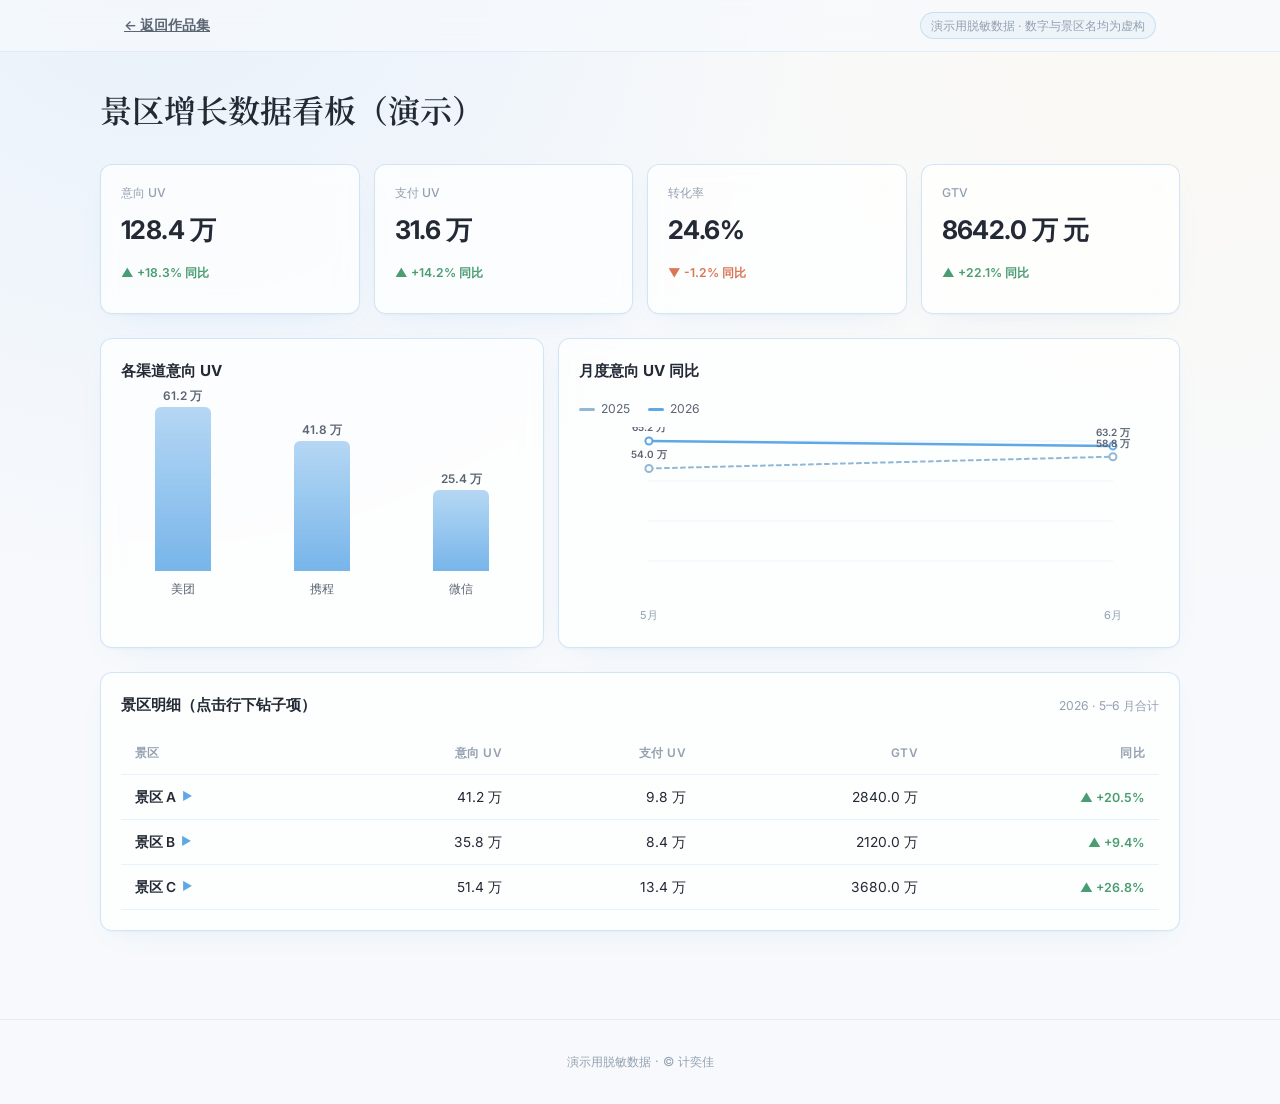
==== dashboard.html @ 8376a04f "新增脱敏演示看板 dashboard.html - 原生 HTML/CSS/SVG，无外部图表库 - 模拟数据（景区A/B/C、虚构UV/GTV），不含真实信息 - KPI卡片 + 渠道柱状图 + 月" ====
<!DOCTYPE html>
<html lang="zh-CN">
  <head>
    <meta charset="UTF-8" />
    <meta name="viewport" content="width=device-width, initial-scale=1.0" />
    <title>景区增长数据看板（演示） · 计奕佳</title>
    <meta
      name="description"
      content="脱敏演示看板 — 展示看板形态与搭建能力，数据均为虚构。"
    />
    <link rel="preconnect" href="https://fonts.googleapis.com" />
    <link rel="preconnect" href="https://fonts.gstatic.com" crossorigin />
    <link
      href="https://fonts.googleapis.com/css2?family=Inter:wght@400;500;600;700&family=Noto+Serif+SC:wght@400;500;600;700&display=swap"
      rel="stylesheet"
    />
    <link rel="stylesheet" href="css/dashboard.css" />
  </head>
  <body>
    <header class="dash-header">
      <div class="dash-header__inner">
        <a class="dash-back" href="index.html#projects">← 返回作品集</a>
        <p class="dash-note" data-dash="note"></p>
      </div>
    </header>

    <main class="dash-main">
      <div class="dash-main__inner">
        <h1 class="dash-title" data-dash="title"></h1>

        <!-- KPI -->
        <section class="kpi-grid" aria-label="核心指标" data-dash="kpi"></section>

        <!-- 渠道对比 + 趋势 -->
        <section class="charts">
          <div class="chart-card">
            <h2 class="chart-card__title">各渠道意向 UV</h2>
            <div class="chart-card__body" id="chart-channel"></div>
          </div>
          <div class="chart-card">
            <h2 class="chart-card__title">月度意向 UV 同比</h2>
            <div class="chart-card__body" id="chart-trend"></div>
          </div>
        </section>

        <!-- 景区表格（可下钻） -->
        <section class="chart-card chart-card--table">
          <div class="chart-card__head">
            <h2 class="chart-card__title">景区明细（点击行下钻子项）</h2>
            <span class="chart-card__hint">2026 · 5–6 月合计</span>
          </div>
          <div class="chart-card__body" id="scenic-table"></div>
        </section>
      </div>
    </main>

    <footer class="dash-footer">
      <p>演示用脱敏数据 · © 计奕佳</p>
    </footer>

    <script src="data/dashboard-data.js"></script>
    <script src="js/dashboard.js"></script>
  </body>
</html>
---- css/dashboard.css ----
/* ============================================================
   看板样式 — 复用作品集的乳白浅底 + 浅蓝荧光描边语言
   ============================================================ */
:root {
  --bg: #f7f9fc;
  --bg-elev: rgba(255, 255, 255, 0.72);
  --bg-elev-solid: #ffffff;
  --ink: #232a35;
  --ink-soft: #5b6573;
  --ink-mute: #93a0b0;
  --neon: #5fa8e6;
  --neon-rgb: 95, 168, 230;
  --neon-line: rgba(var(--neon-rgb), 0.28);
  --neon-line-soft: rgba(var(--neon-rgb), 0.14);
  --neon-line-strong: rgba(var(--neon-rgb), 0.6);
  --neon-tint: rgba(var(--neon-rgb), 0.06);
  --shadow-card: 0 1px 2px rgba(35, 42, 53, 0.03),
    0 10px 30px -18px rgba(var(--neon-rgb), 0.22);
  --font-sans: "Inter", -apple-system, BlinkMacSystemFont, "PingFang SC",
    "Hiragino Sans GB", "Microsoft YaHei", sans-serif;
  --font-serif: "Noto Serif SC", "Songti SC", serif;
  --ease: cubic-bezier(0.22, 0.61, 0.36, 1);
  --c-up: #4a9d72;
  --c-down: #d97757;
}

*,
*::before,
*::after {
  box-sizing: border-box;
}

html {
  -webkit-text-size-adjust: 100%;
}

body {
  margin: 0;
  background: var(--bg);
  background-image: radial-gradient(
      circle at 12% -8%,
      rgba(var(--neon-rgb), 0.1),
      transparent 45%
    ),
    radial-gradient(circle at 92% 2%, rgba(255, 248, 235, 0.5), transparent 42%);
  background-attachment: fixed;
  color: var(--ink);
  font-family: var(--font-sans);
  font-size: 15px;
  line-height: 1.6;
  -webkit-font-smoothing: antialiased;
}

/* ---- 顶部 ---- */
.dash-header {
  position: sticky;
  top: 0;
  z-index: 50;
  background: rgba(247, 249, 252, 0.7);
  backdrop-filter: blur(12px);
  -webkit-backdrop-filter: blur(12px);
  border-bottom: 1px solid var(--neon-line-soft);
}

.dash-header__inner {
  max-width: 1080px;
  margin: 0 auto;
  padding: 12px 24px;
  display: flex;
  align-items: center;
  justify-content: space-between;
  gap: 16px;
}

.dash-back {
  font-size: 0.85rem;
  font-weight: 600;
  color: var(--ink-soft);
  transition: color 0.2s var(--ease);
}

.dash-back:hover {
  color: var(--neon);
}

.dash-note {
  margin: 0;
  font-size: 0.76rem;
  color: var(--ink-mute);
  padding: 3px 10px;
  border: 1px solid var(--neon-line);
  background: var(--neon-tint);
  border-radius: 999px;
}

/* ---- 主体 ---- */
.dash-main {
  padding: 32px 24px 64px;
}

.dash-main__inner {
  max-width: 1080px;
  margin: 0 auto;
}

.dash-title {
  margin: 0 0 28px;
  font-family: var(--font-serif);
  font-size: clamp(1.5rem, 3vw, 2rem);
  font-weight: 600;
  color: var(--ink);
}

/* ---- KPI ---- */
.kpi-grid {
  display: grid;
  grid-template-columns: repeat(4, 1fr);
  gap: 14px;
  margin-bottom: 24px;
}

.kpi {
  padding: 18px 20px;
  background: var(--bg-elev);
  backdrop-filter: blur(10px);
  -webkit-backdrop-filter: blur(10px);
  border: 1px solid var(--neon-line);
  border-radius: 12px;
  box-shadow: var(--shadow-card);
}

.kpi__label {
  margin: 0 0 8px;
  font-size: 0.76rem;
  color: var(--ink-mute);
  font-weight: 500;
}

.kpi__value {
  margin: 0 0 6px;
  font-size: 1.6rem;
  font-weight: 700;
  letter-spacing: -0.02em;
  color: var(--ink);
}

.kpi__delta {
  font-size: 0.76rem;
  font-weight: 600;
}

.kpi__delta.up {
  color: var(--c-up);
}

.kpi__delta.down {
  color: var(--c-down);
}

/* ---- 图表卡片 ---- */
.charts {
  display: grid;
  grid-template-columns: 1fr 1.4fr;
  gap: 14px;
  margin-bottom: 24px;
}

.chart-card {
  background: var(--bg-elev);
  backdrop-filter: blur(10px);
  -webkit-backdrop-filter: blur(10px);
  border: 1px solid var(--neon-line);
  border-radius: 12px;
  box-shadow: var(--shadow-card);
  padding: 20px;
}

.chart-card--table {
  margin-bottom: 24px;
}

.chart-card__head {
  display: flex;
  align-items: baseline;
  justify-content: space-between;
  margin-bottom: 16px;
  gap: 12px;
}

.chart-card__title {
  margin: 0 0 16px;
  font-size: 0.95rem;
  font-weight: 700;
  color: var(--ink);
}

.chart-card--table .chart-card__title {
  margin-bottom: 0;
}

.chart-card__hint {
  font-size: 0.76rem;
  color: var(--ink-mute);
}

.chart-card__body {
  width: 100%;
}

/* ---- 柱状图 ---- */
.bar-chart {
  display: flex;
  align-items: flex-end;
  justify-content: space-around;
  gap: 16px;
  height: 200px;
  padding-top: 8px;
}

.bar-item {
  flex: 1;
  display: flex;
  flex-direction: column;
  align-items: center;
  gap: 8px;
  height: 100%;
  justify-content: flex-end;
}

.bar {
  width: 60%;
  max-width: 56px;
  background: linear-gradient(
    to top,
    rgba(var(--neon-rgb), 0.85),
    rgba(var(--neon-rgb), 0.45)
  );
  border-radius: 6px 6px 0 0;
  position: relative;
  transition: height 0.5s var(--ease);
}

.bar__val {
  position: absolute;
  top: -20px;
  left: 50%;
  transform: translateX(-50%);
  font-size: 0.74rem;
  font-weight: 600;
  color: var(--ink-soft);
  white-space: nowrap;
}

.bar__label {
  font-size: 0.78rem;
  color: var(--ink-soft);
}

/* ---- 趋势图（SVG） ---- */
.trend-svg {
  width: 100%;
  height: 200px;
  display: block;
}

.trend-legend {
  display: flex;
  gap: 18px;
  margin-bottom: 8px;
  font-size: 0.76rem;
  color: var(--ink-soft);
}

.trend-legend span {
  display: inline-flex;
  align-items: center;
  gap: 6px;
}

.trend-legend i {
  display: inline-block;
  width: 16px;
  height: 3px;
  border-radius: 2px;
}

/* ---- 景区表格 ---- */
.scenic-table {
  width: 100%;
  border-collapse: collapse;
  font-size: 0.86rem;
}

.scenic-table th,
.scenic-table td {
  text-align: right;
  padding: 11px 14px;
  border-bottom: 1px solid var(--neon-line-soft);
}

.scenic-table th {
  font-weight: 600;
  color: var(--ink-mute);
  font-size: 0.74rem;
  letter-spacing: 0.04em;
}

.scenic-table th:first-child,
.scenic-table td:first-child {
  text-align: left;
}

.scenic-row {
  cursor: pointer;
  transition: background-color 0.18s var(--ease);
}

.scenic-row:hover {
  background: var(--neon-tint);
}

.scenic-row .name {
  font-weight: 600;
  color: var(--ink);
  display: inline-flex;
  align-items: center;
  gap: 6px;
}

.scenic-row .caret {
  font-size: 0.7rem;
  color: var(--neon);
  transition: transform 0.2s var(--ease);
}

.scenic-row.open .caret {
  transform: rotate(90deg);
}

.scenic-row td .delta {
  font-weight: 600;
  font-size: 0.78rem;
}

.scenic-row td .delta.up {
  color: var(--c-up);
}

.scenic-row td .delta.down {
  color: var(--c-down);
}

.scenic-child {
  background: rgba(var(--neon-rgb), 0.03);
}

.scenic-child td {
  font-size: 0.82rem;
  color: var(--ink-soft);
}

.scenic-child .name {
  font-weight: 500;
  padding-left: 8px;
}

.scenic-child .name::before {
  content: "└";
  color: var(--neon-line-strong);
  margin-right: 6px;
}

/* ---- 页脚 ---- */
.dash-footer {
  padding: 32px 0;
  text-align: center;
  border-top: 1px solid var(--neon-line-soft);
}

.dash-footer p {
  margin: 0;
  color: var(--ink-mute);
  font-size: 0.78rem;
}

/* ---- 响应式 ---- */
@media (max-width: 860px) {
  .charts {
    grid-template-columns: 1fr;
  }
}

@media (max-width: 640px) {
  .kpi-grid {
    grid-template-columns: repeat(2, 1fr);
  }
  .dash-main {
    padding: 24px 16px 48px;
  }
  .dash-header__inner {
    padding: 10px 16px;
  }
  .bar-chart {
    height: 160px;
  }
  .scenic-table th,
  .scenic-table td {
    padding: 9px 8px;
    font-size: 0.8rem;
  }
}

@media (prefers-reduced-motion: reduce) {
  .bar {
    transition: none;
  }
}
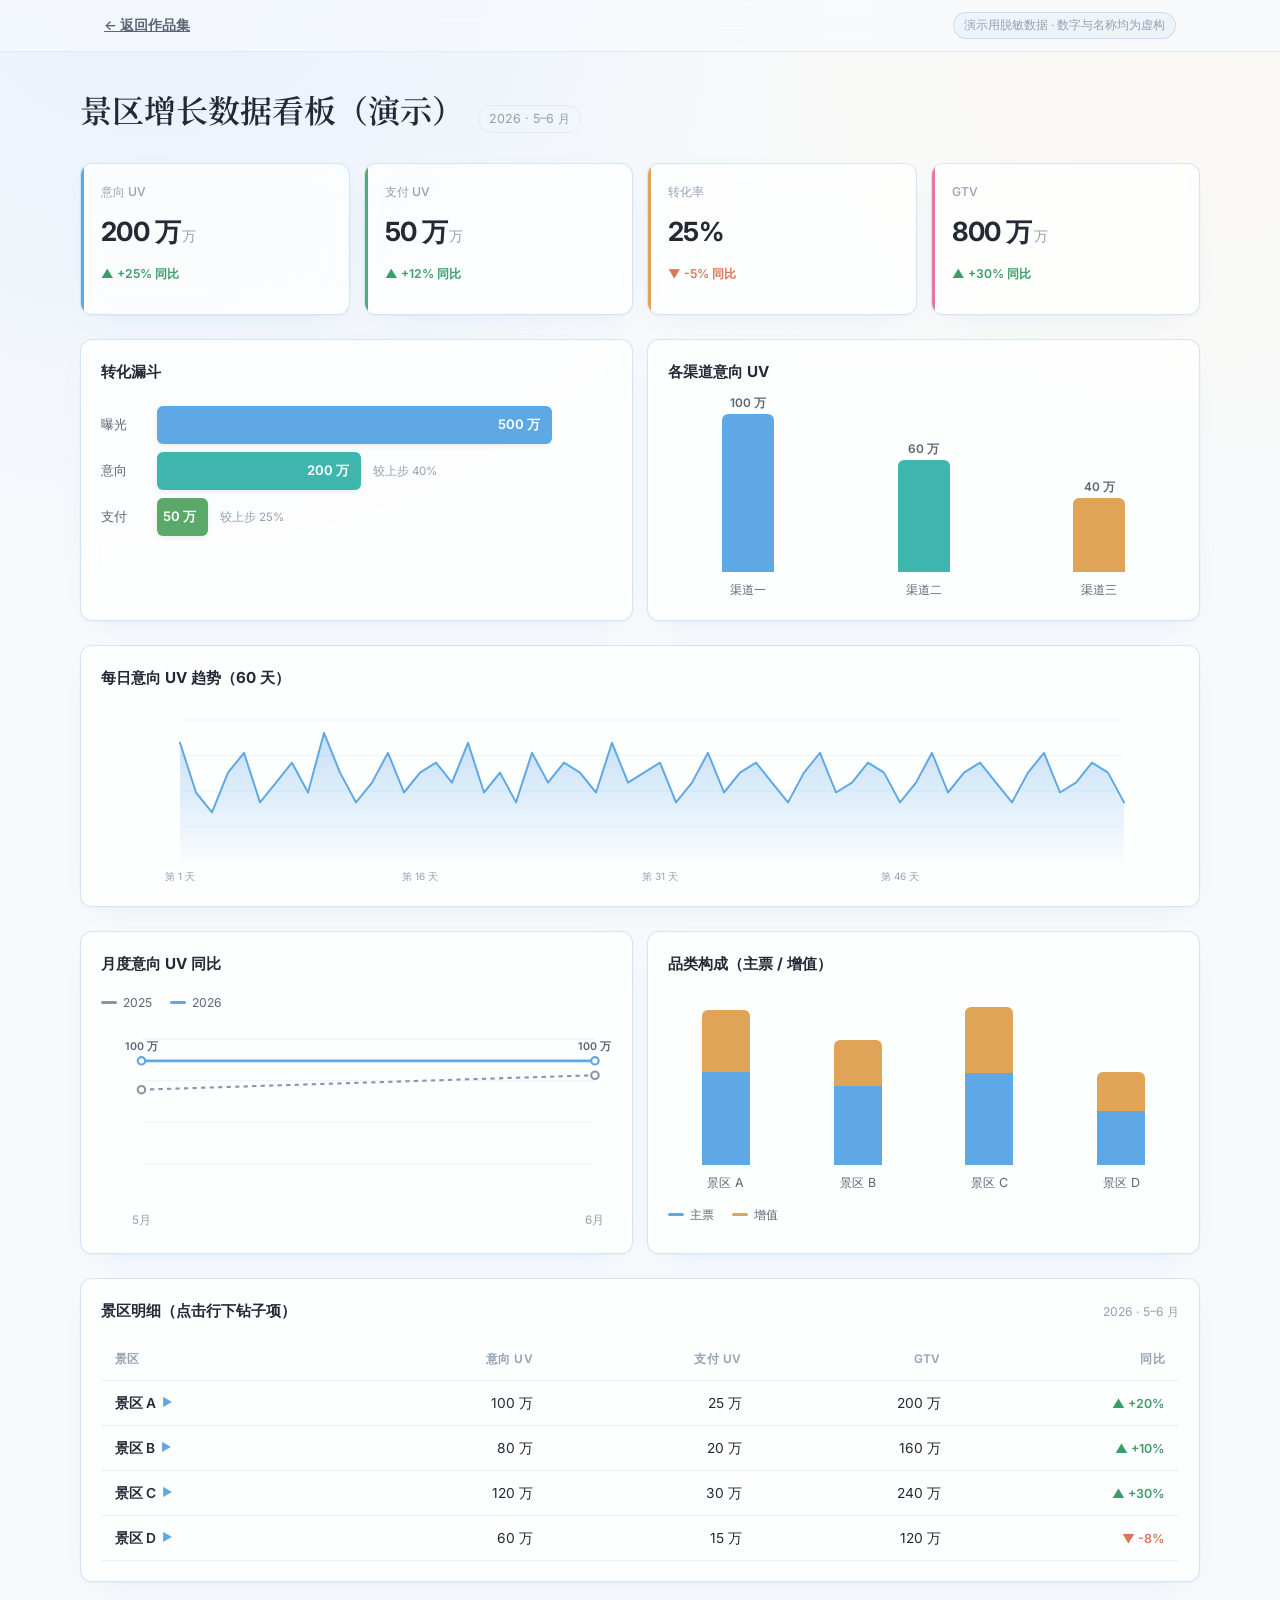
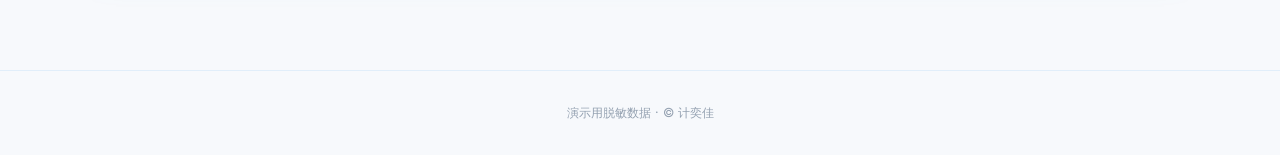
==== commit 7e99aa7e: "看板大改：多色 + 多图表类型 + 无意义整数 - 数字全换成无意义整数（100/200/300 万等） - 新增转化漏斗、每日 60 天面积趋势图、品类堆叠柱 - 多色调色板（蓝/青/绿/琥珀/粉/" ====
--- a/dashboard.html
+++ b/dashboard.html
@@ -26,20 +26,41 @@
 
     <main class="dash-main">
       <div class="dash-main__inner">
-        <h1 class="dash-title" data-dash="title"></h1>
+        <div class="dash-title-row">
+          <h1 class="dash-title" data-dash="title"></h1>
+          <span class="dash-period" data-dash="period"></span>
+        </div>
 
         <!-- KPI -->
         <section class="kpi-grid" aria-label="核心指标" data-dash="kpi"></section>
 
-        <!-- 渠道对比 + 趋势 -->
+        <!-- 漏斗 + 渠道 -->
         <section class="charts">
+          <div class="chart-card">
+            <h2 class="chart-card__title">转化漏斗</h2>
+            <div class="chart-card__body" id="chart-funnel"></div>
+          </div>
           <div class="chart-card">
             <h2 class="chart-card__title">各渠道意向 UV</h2>
             <div class="chart-card__body" id="chart-channel"></div>
           </div>
+        </section>
+
+        <!-- 每日趋势（全宽）-->
+        <section class="chart-card">
+          <h2 class="chart-card__title">每日意向 UV 趋势（60 天）</h2>
+          <div class="chart-card__body" id="chart-daily"></div>
+        </section>
+
+        <!-- 月度同比 + 品类堆叠 -->
+        <section class="charts">
           <div class="chart-card">
             <h2 class="chart-card__title">月度意向 UV 同比</h2>
             <div class="chart-card__body" id="chart-trend"></div>
+          </div>
+          <div class="chart-card">
+            <h2 class="chart-card__title">品类构成（主票 / 增值）</h2>
+            <div class="chart-card__body" id="chart-category"></div>
           </div>
         </section>
 
@@ -47,7 +68,7 @@
         <section class="chart-card chart-card--table">
           <div class="chart-card__head">
             <h2 class="chart-card__title">景区明细（点击行下钻子项）</h2>
-            <span class="chart-card__hint">2026 · 5–6 月合计</span>
+            <span class="chart-card__hint" data-dash="period"></span>
           </div>
           <div class="chart-card__body" id="scenic-table"></div>
         </section>
--- a/css/dashboard.css
+++ b/css/dashboard.css
@@ -1,5 +1,5 @@
 /* ============================================================
-   看板样式 — 复用作品集的乳白浅底 + 浅蓝荧光描边语言
+   看板样式 — 乳白浅底 + 多色柔荧光，丰富的图表形态
    ============================================================ */
 :root {
   --bg: #f7f9fc;
@@ -20,8 +20,16 @@
     "Hiragino Sans GB", "Microsoft YaHei", sans-serif;
   --font-serif: "Noto Serif SC", "Songti SC", serif;
   --ease: cubic-bezier(0.22, 0.61, 0.36, 1);
-  --c-up: #4a9d72;
+  --c-up: #3d9d6a;
   --c-down: #d97757;
+  /* 多色调色板 */
+  --c-blue: #5fa8e6;
+  --c-teal: #3fb6ad;
+  --c-green: #5aa86a;
+  --c-amber: #e0a458;
+  --c-pink: #e07a9f;
+  --c-purple: #a07ac9;
+  --c-slate: #8a96a8;
 }
 
 *,
@@ -63,7 +71,7 @@
 }
 
 .dash-header__inner {
-  max-width: 1080px;
+  max-width: 1120px;
   margin: 0 auto;
   padding: 12px 24px;
   display: flex;
@@ -85,7 +93,7 @@
 
 .dash-note {
   margin: 0;
-  font-size: 0.76rem;
+  font-size: 0.74rem;
   color: var(--ink-mute);
   padding: 3px 10px;
   border: 1px solid var(--neon-line);
@@ -99,16 +107,32 @@
 }
 
 .dash-main__inner {
-  max-width: 1080px;
+  max-width: 1120px;
   margin: 0 auto;
 }
 
+.dash-title-row {
+  display: flex;
+  align-items: baseline;
+  gap: 14px;
+  flex-wrap: wrap;
+  margin-bottom: 28px;
+}
+
 .dash-title {
-  margin: 0 0 28px;
+  margin: 0;
   font-family: var(--font-serif);
   font-size: clamp(1.5rem, 3vw, 2rem);
   font-weight: 600;
   color: var(--ink);
+}
+
+.dash-period {
+  font-size: 0.78rem;
+  color: var(--ink-mute);
+  padding: 3px 10px;
+  border: 1px solid var(--neon-line-soft);
+  border-radius: 999px;
 }
 
 /* ---- KPI ---- */
@@ -120,6 +144,7 @@
 }
 
 .kpi {
+  position: relative;
   padding: 18px 20px;
   background: var(--bg-elev);
   backdrop-filter: blur(10px);
@@ -127,7 +152,22 @@
   border: 1px solid var(--neon-line);
   border-radius: 12px;
   box-shadow: var(--shadow-card);
-}
+  overflow: hidden;
+}
+
+.kpi::before {
+  content: "";
+  position: absolute;
+  left: 0;
+  top: 0;
+  bottom: 0;
+  width: 3px;
+  background: var(--c-blue);
+}
+
+.kpi[data-color="green"]::before { background: var(--c-green); }
+.kpi[data-color="amber"]::before { background: var(--c-amber); }
+.kpi[data-color="pink"]::before { background: var(--c-pink); }
 
 .kpi__label {
   margin: 0 0 8px;
@@ -138,29 +178,31 @@
 
 .kpi__value {
   margin: 0 0 6px;
-  font-size: 1.6rem;
+  font-size: 1.65rem;
   font-weight: 700;
   letter-spacing: -0.02em;
   color: var(--ink);
 }
 
+.kpi__unit {
+  font-size: 0.85rem;
+  font-weight: 500;
+  color: var(--ink-mute);
+  margin-left: 2px;
+}
+
 .kpi__delta {
   font-size: 0.76rem;
   font-weight: 600;
 }
 
-.kpi__delta.up {
-  color: var(--c-up);
-}
-
-.kpi__delta.down {
-  color: var(--c-down);
-}
+.kpi__delta.up { color: var(--c-up); }
+.kpi__delta.down { color: var(--c-down); }
 
 /* ---- 图表卡片 ---- */
 .charts {
   display: grid;
-  grid-template-columns: 1fr 1.4fr;
+  grid-template-columns: 1fr 1fr;
   gap: 14px;
   margin-bottom: 24px;
 }
@@ -173,10 +215,11 @@
   border-radius: 12px;
   box-shadow: var(--shadow-card);
   padding: 20px;
-}
-
-.chart-card--table {
   margin-bottom: 24px;
+}
+
+.charts > .chart-card {
+  margin-bottom: 0;
 }
 
 .chart-card__head {
@@ -194,9 +237,7 @@
   color: var(--ink);
 }
 
-.chart-card--table .chart-card__title {
-  margin-bottom: 0;
-}
+.chart-card--table .chart-card__title { margin-bottom: 0; }
 
 .chart-card__hint {
   font-size: 0.76rem;
@@ -207,14 +248,14 @@
   width: 100%;
 }
 
-/* ---- 柱状图 ---- */
+/* ---- 柱状图（多色） ---- */
 .bar-chart {
   display: flex;
   align-items: flex-end;
   justify-content: space-around;
   gap: 16px;
   height: 200px;
-  padding-top: 8px;
+  padding-top: 14px;
 }
 
 .bar-item {
@@ -228,13 +269,8 @@
 }
 
 .bar {
-  width: 60%;
-  max-width: 56px;
-  background: linear-gradient(
-    to top,
-    rgba(var(--neon-rgb), 0.85),
-    rgba(var(--neon-rgb), 0.45)
-  );
+  width: 56%;
+  max-width: 52px;
   border-radius: 6px 6px 0 0;
   position: relative;
   transition: height 0.5s var(--ease);
@@ -256,13 +292,7 @@
   color: var(--ink-soft);
 }
 
-/* ---- 趋势图（SVG） ---- */
-.trend-svg {
-  width: 100%;
-  height: 200px;
-  display: block;
-}
-
+/* ---- 趋势折线（SVG） ---- */
 .trend-legend {
   display: flex;
   gap: 18px;
@@ -284,6 +314,96 @@
   border-radius: 2px;
 }
 
+.svg-chart {
+  width: 100%;
+  display: block;
+}
+
+/* ---- 漏斗 ---- */
+.funnel {
+  display: flex;
+  flex-direction: column;
+  gap: 8px;
+  padding-top: 6px;
+}
+
+.funnel__item {
+  display: flex;
+  align-items: center;
+  gap: 12px;
+}
+
+.funnel__bar {
+  height: 38px;
+  border-radius: 6px;
+  display: flex;
+  align-items: center;
+  justify-content: flex-end;
+  padding-right: 12px;
+  color: #fff;
+  font-weight: 600;
+  font-size: 0.82rem;
+  transition: width 0.5s var(--ease);
+  box-shadow: 0 2px 8px -3px rgba(0, 0, 0, 0.15);
+}
+
+.funnel__label {
+  font-size: 0.8rem;
+  color: var(--ink-soft);
+  min-width: 44px;
+}
+
+.funnel__rate {
+  font-size: 0.72rem;
+  color: var(--ink-mute);
+  min-width: 48px;
+  text-align: right;
+}
+
+/* ---- 堆叠柱 ---- */
+.stack-chart {
+  display: flex;
+  align-items: flex-end;
+  justify-content: space-around;
+  gap: 16px;
+  height: 200px;
+  padding-top: 14px;
+}
+
+.stack-item {
+  flex: 1;
+  display: flex;
+  flex-direction: column;
+  align-items: center;
+  gap: 8px;
+  height: 100%;
+  justify-content: flex-end;
+}
+
+.stack-bar {
+  width: 56%;
+  max-width: 48px;
+  display: flex;
+  flex-direction: column-reverse;
+  border-radius: 6px 6px 0 0;
+  overflow: hidden;
+}
+
+.stack-seg {
+  transition: height 0.5s var(--ease);
+}
+
+.stack__label {
+  font-size: 0.78rem;
+  color: var(--ink-soft);
+}
+
+/* ---- 每日趋势（面积图） ---- */
+.daily-area {
+  width: 100%;
+  height: 180px;
+}
+
 /* ---- 景区表格 ---- */
 .scenic-table {
   width: 100%;
@@ -342,13 +462,8 @@
   font-size: 0.78rem;
 }
 
-.scenic-row td .delta.up {
-  color: var(--c-up);
-}
-
-.scenic-row td .delta.down {
-  color: var(--c-down);
-}
+.scenic-row td .delta.up { color: var(--c-up); }
+.scenic-row td .delta.down { color: var(--c-down); }
 
 .scenic-child {
   background: rgba(var(--neon-rgb), 0.03);
@@ -400,7 +515,8 @@
   .dash-header__inner {
     padding: 10px 16px;
   }
-  .bar-chart {
+  .bar-chart,
+  .stack-chart {
     height: 160px;
   }
   .scenic-table th,
@@ -411,7 +527,9 @@
 }
 
 @media (prefers-reduced-motion: reduce) {
-  .bar {
+  .bar,
+  .stack-seg,
+  .funnel__bar {
     transition: none;
   }
 }
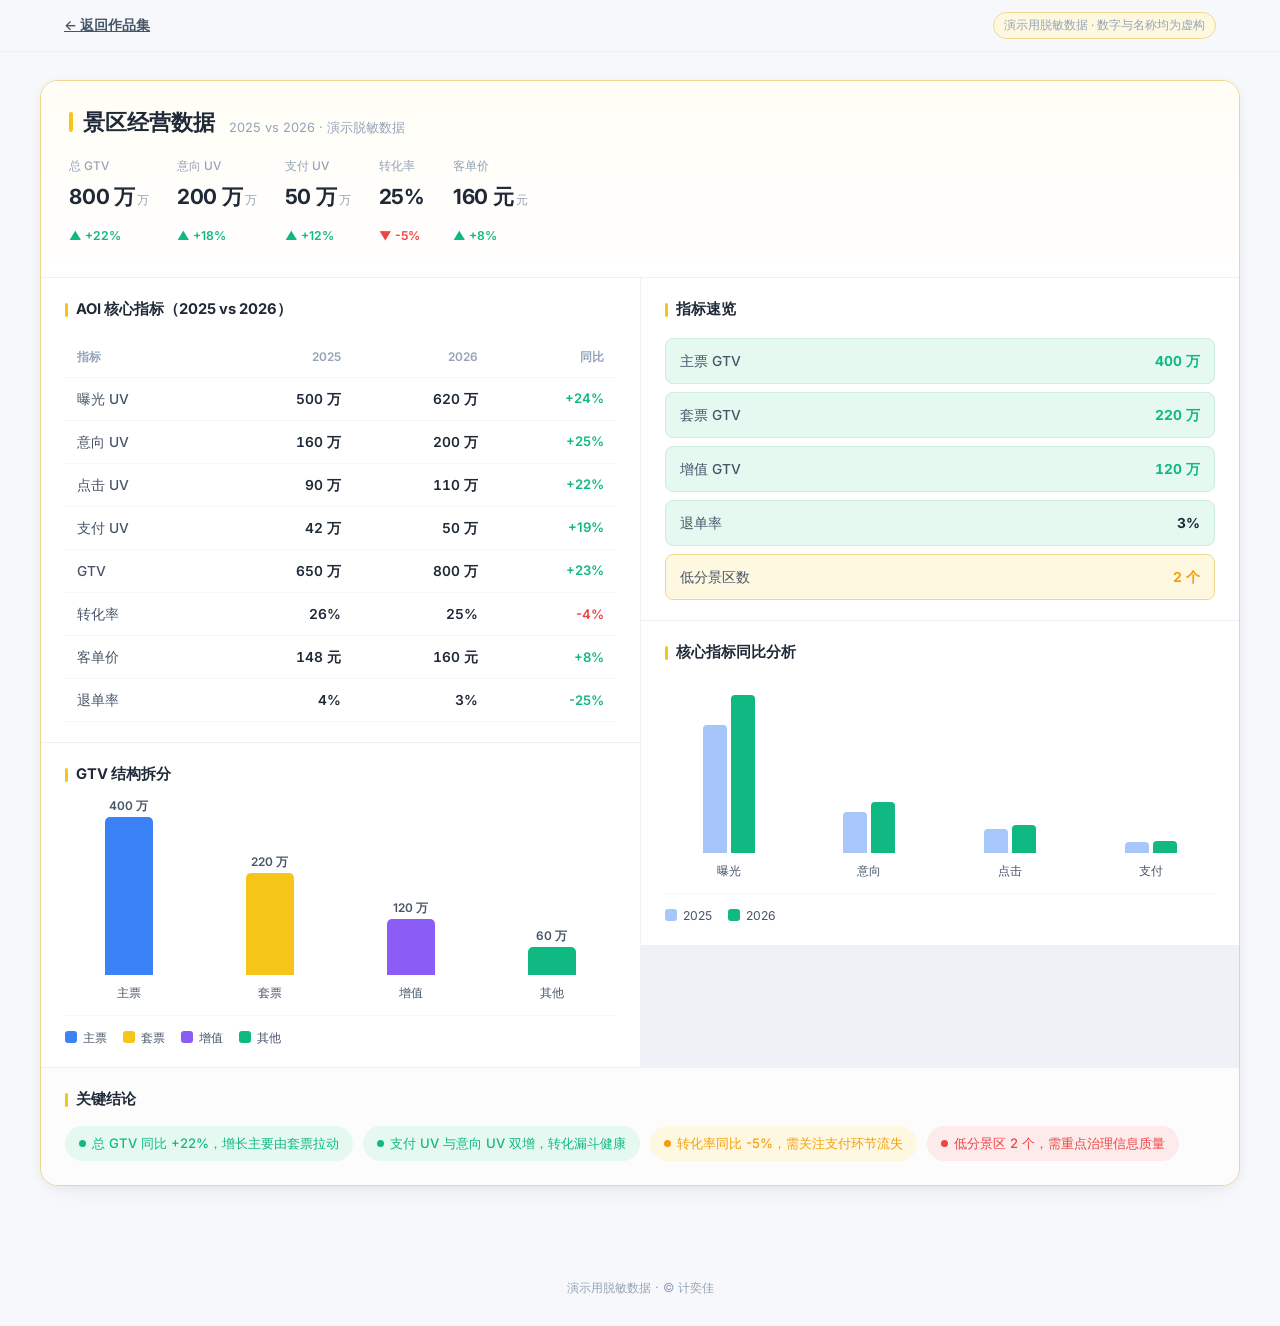
==== commit 6f8787cd: "重做看板：浅色企业看板风格 参照用户截图的视觉风格（不照搬真实数据）： - 浅色底 + 淡黄边框大卡片 + 黄色主色 - 顶部横向概览（多指标摘要+同比） - 左右两栏：左 AOI指标表+GTV拆分柱" ====
--- a/dashboard.html
+++ b/dashboard.html
@@ -3,10 +3,10 @@
   <head>
     <meta charset="UTF-8" />
     <meta name="viewport" content="width=device-width, initial-scale=1.0" />
-    <title>景区增长数据看板（演示） · 计奕佳</title>
+    <title>景区经营数据看板（演示） · 计奕佳</title>
     <meta
       name="description"
-      content="脱敏演示看板 — 展示看板形态与搭建能力，数据均为虚构。"
+      content="脱敏演示看板 — 复刻企业看板的信息层级与配色，数据均为虚构。"
     />
     <link rel="preconnect" href="https://fonts.googleapis.com" />
     <link rel="preconnect" href="https://fonts.gstatic.com" crossorigin />
@@ -26,52 +26,49 @@
 
     <main class="dash-main">
       <div class="dash-main__inner">
-        <div class="dash-title-row">
-          <h1 class="dash-title" data-dash="title"></h1>
-          <span class="dash-period" data-dash="period"></span>
-        </div>
+        <!-- 大卡片容器 -->
+        <article class="board">
+          <!-- 顶部横向概览 -->
+          <section class="board__overview" aria-label="概览">
+            <div class="board__title-row">
+              <h1 class="board__title" data-dash="title"></h1>
+              <p class="board__subtitle" data-dash="subtitle"></p>
+            </div>
+            <div class="overview" data-dash="overview"></div>
+          </section>
 
-        <!-- KPI -->
-        <section class="kpi-grid" aria-label="核心指标" data-dash="kpi"></section>
+          <div class="board__body">
+            <!-- 左栏 -->
+            <div class="board__col board__col--left">
+              <section class="panel" aria-label="AOI指标表">
+                <h2 class="panel__title" data-aoi="title"></h2>
+                <div class="panel__body" id="aoi-table"></div>
+              </section>
+              <section class="panel" aria-label="GTV拆分">
+                <h2 class="panel__title" data-gtv="title"></h2>
+                <div class="panel__body" id="gtv-chart"></div>
+              </section>
+            </div>
 
-        <!-- 漏斗 + 渠道 -->
-        <section class="charts">
-          <div class="chart-card">
-            <h2 class="chart-card__title">转化漏斗</h2>
-            <div class="chart-card__body" id="chart-funnel"></div>
+            <!-- 右栏 -->
+            <div class="board__col board__col--right">
+              <section class="panel" aria-label="指标速览">
+                <h2 class="panel__title" data-kpi="title"></h2>
+                <div class="panel__body" id="kpi-cards"></div>
+              </section>
+              <section class="panel" aria-label="同比分析">
+                <h2 class="panel__title" data-compare="title"></h2>
+                <div class="panel__body" id="compare-chart"></div>
+              </section>
+            </div>
           </div>
-          <div class="chart-card">
-            <h2 class="chart-card__title">各渠道意向 UV</h2>
-            <div class="chart-card__body" id="chart-channel"></div>
-          </div>
-        </section>
 
-        <!-- 每日趋势（全宽）-->
-        <section class="chart-card">
-          <h2 class="chart-card__title">每日意向 UV 趋势（60 天）</h2>
-          <div class="chart-card__body" id="chart-daily"></div>
-        </section>
-
-        <!-- 月度同比 + 品类堆叠 -->
-        <section class="charts">
-          <div class="chart-card">
-            <h2 class="chart-card__title">月度意向 UV 同比</h2>
-            <div class="chart-card__body" id="chart-trend"></div>
-          </div>
-          <div class="chart-card">
-            <h2 class="chart-card__title">品类构成（主票 / 增值）</h2>
-            <div class="chart-card__body" id="chart-category"></div>
-          </div>
-        </section>
-
-        <!-- 景区表格（可下钻） -->
-        <section class="chart-card chart-card--table">
-          <div class="chart-card__head">
-            <h2 class="chart-card__title">景区明细（点击行下钻子项）</h2>
-            <span class="chart-card__hint" data-dash="period"></span>
-          </div>
-          <div class="chart-card__body" id="scenic-table"></div>
-        </section>
+          <!-- 底部关键结论 -->
+          <section class="board__conclusions" aria-label="关键结论">
+            <h2 class="panel__title">关键结论</h2>
+            <div class="conclusions" data-dash="conclusions"></div>
+          </section>
+        </article>
       </div>
     </main>
 
--- a/css/dashboard.css
+++ b/css/dashboard.css
@@ -1,35 +1,32 @@
 /* ============================================================
-   看板样式 — 乳白浅底 + 多色柔荧光，丰富的图表形态
+   看板样式 — 浅色简洁企业看板
+   淡黄边框大卡片 / 黄色主色 / 蓝绿黄图表色 / 浅分割线
    ============================================================ */
 :root {
-  --bg: #f7f9fc;
-  --bg-elev: rgba(255, 255, 255, 0.72);
-  --bg-elev-solid: #ffffff;
-  --ink: #232a35;
-  --ink-soft: #5b6573;
-  --ink-mute: #93a0b0;
-  --neon: #5fa8e6;
-  --neon-rgb: 95, 168, 230;
-  --neon-line: rgba(var(--neon-rgb), 0.28);
-  --neon-line-soft: rgba(var(--neon-rgb), 0.14);
-  --neon-line-strong: rgba(var(--neon-rgb), 0.6);
-  --neon-tint: rgba(var(--neon-rgb), 0.06);
-  --shadow-card: 0 1px 2px rgba(35, 42, 53, 0.03),
-    0 10px 30px -18px rgba(var(--neon-rgb), 0.22);
+  --bg: #f7f8fb;
+  --board-bg: #ffffff;
+  --board-border: #f0d68c;
+  --ink: #1f2937;
+  --ink-soft: #475569;
+  --ink-mute: #94a3b8;
+  --line: #eef1f5;
+  --line-soft: #f4f6f9;
+  --yellow: #f5c518;
+  --yellow-soft: #fff8e0;
+  --yellow-line: #f0d68c;
+  --blue: #3b82f6;
+  --green: #10b981;
+  --green-soft: #e6f9f1;
+  --purple: #8b5cf6;
+  --red: #ef4444;
+  --red-soft: #fdeaea;
+  --orange: #f59e0b;
+  --orange-soft: #fef3e0;
+  --shadow: 0 2px 8px rgba(31, 41, 55, 0.05),
+    0 12px 32px -16px rgba(31, 41, 55, 0.1);
   --font-sans: "Inter", -apple-system, BlinkMacSystemFont, "PingFang SC",
     "Hiragino Sans GB", "Microsoft YaHei", sans-serif;
-  --font-serif: "Noto Serif SC", "Songti SC", serif;
   --ease: cubic-bezier(0.22, 0.61, 0.36, 1);
-  --c-up: #3d9d6a;
-  --c-down: #d97757;
-  /* 多色调色板 */
-  --c-blue: #5fa8e6;
-  --c-teal: #3fb6ad;
-  --c-green: #5aa86a;
-  --c-amber: #e0a458;
-  --c-pink: #e07a9f;
-  --c-purple: #a07ac9;
-  --c-slate: #8a96a8;
 }
 
 *,
@@ -45,13 +42,6 @@
 body {
   margin: 0;
   background: var(--bg);
-  background-image: radial-gradient(
-      circle at 12% -8%,
-      rgba(var(--neon-rgb), 0.1),
-      transparent 45%
-    ),
-    radial-gradient(circle at 92% 2%, rgba(255, 248, 235, 0.5), transparent 42%);
-  background-attachment: fixed;
   color: var(--ink);
   font-family: var(--font-sans);
   font-size: 15px;
@@ -59,19 +49,19 @@
   -webkit-font-smoothing: antialiased;
 }
 
-/* ---- 顶部 ---- */
+/* ---- 顶部导航条 ---- */
 .dash-header {
   position: sticky;
   top: 0;
   z-index: 50;
-  background: rgba(247, 249, 252, 0.7);
+  background: rgba(247, 248, 251, 0.85);
   backdrop-filter: blur(12px);
   -webkit-backdrop-filter: blur(12px);
-  border-bottom: 1px solid var(--neon-line-soft);
+  border-bottom: 1px solid var(--line);
 }
 
 .dash-header__inner {
-  max-width: 1120px;
+  max-width: 1200px;
   margin: 0 auto;
   padding: 12px 24px;
   display: flex;
@@ -88,7 +78,7 @@
 }
 
 .dash-back:hover {
-  color: var(--neon);
+  color: var(--blue);
 }
 
 .dash-note {
@@ -96,164 +86,203 @@
   font-size: 0.74rem;
   color: var(--ink-mute);
   padding: 3px 10px;
-  border: 1px solid var(--neon-line);
-  background: var(--neon-tint);
+  border: 1px solid var(--yellow-line);
+  background: var(--yellow-soft);
   border-radius: 999px;
 }
 
 /* ---- 主体 ---- */
 .dash-main {
-  padding: 32px 24px 64px;
+  padding: 28px 24px 64px;
 }
 
 .dash-main__inner {
-  max-width: 1120px;
+  max-width: 1200px;
   margin: 0 auto;
 }
 
-.dash-title-row {
+/* ---- 大卡片容器 ---- */
+.board {
+  background: var(--board-bg);
+  border: 1.5px solid var(--board-border);
+  border-radius: 18px;
+  box-shadow: var(--shadow);
+  overflow: hidden;
+}
+
+/* ---- 顶部概览 ---- */
+.board__overview {
+  padding: 24px 28px 20px;
+  border-bottom: 1px solid var(--line);
+  background: linear-gradient(180deg, #fffdf5 0%, #ffffff 100%);
+}
+
+.board__title-row {
   display: flex;
   align-items: baseline;
   gap: 14px;
   flex-wrap: wrap;
-  margin-bottom: 28px;
-}
-
-.dash-title {
+  margin-bottom: 18px;
+}
+
+.board__title {
   margin: 0;
-  font-family: var(--font-serif);
-  font-size: clamp(1.5rem, 3vw, 2rem);
-  font-weight: 600;
+  font-size: 1.35rem;
+  font-weight: 700;
   color: var(--ink);
-}
-
-.dash-period {
-  font-size: 0.78rem;
+  display: flex;
+  align-items: center;
+  gap: 10px;
+}
+
+.board__title::before {
+  content: "";
+  display: inline-block;
+  width: 4px;
+  height: 20px;
+  background: var(--yellow);
+  border-radius: 2px;
+}
+
+.board__subtitle {
+  margin: 0;
+  font-size: 0.8rem;
   color: var(--ink-mute);
-  padding: 3px 10px;
-  border: 1px solid var(--neon-line-soft);
-  border-radius: 999px;
-}
-
-/* ---- KPI ---- */
-.kpi-grid {
-  display: grid;
-  grid-template-columns: repeat(4, 1fr);
-  gap: 14px;
-  margin-bottom: 24px;
-}
-
-.kpi {
-  position: relative;
-  padding: 18px 20px;
-  background: var(--bg-elev);
-  backdrop-filter: blur(10px);
-  -webkit-backdrop-filter: blur(10px);
-  border: 1px solid var(--neon-line);
-  border-radius: 12px;
-  box-shadow: var(--shadow-card);
-  overflow: hidden;
-}
-
-.kpi::before {
-  content: "";
-  position: absolute;
-  left: 0;
-  top: 0;
-  bottom: 0;
-  width: 3px;
-  background: var(--c-blue);
-}
-
-.kpi[data-color="green"]::before { background: var(--c-green); }
-.kpi[data-color="amber"]::before { background: var(--c-amber); }
-.kpi[data-color="pink"]::before { background: var(--c-pink); }
-
-.kpi__label {
-  margin: 0 0 8px;
-  font-size: 0.76rem;
+}
+
+.overview {
+  display: flex;
+  gap: 28px;
+  flex-wrap: wrap;
+}
+
+.overview__item {
+  min-width: 0;
+}
+
+.overview__label {
+  margin: 0 0 4px;
+  font-size: 0.74rem;
   color: var(--ink-mute);
   font-weight: 500;
 }
 
-.kpi__value {
-  margin: 0 0 6px;
-  font-size: 1.65rem;
+.overview__value {
+  margin: 0 0 3px;
+  font-size: 1.3rem;
   font-weight: 700;
-  letter-spacing: -0.02em;
   color: var(--ink);
-}
-
-.kpi__unit {
-  font-size: 0.85rem;
+  letter-spacing: -0.01em;
+}
+
+.overview__value .unit {
+  font-size: 0.78rem;
   font-weight: 500;
   color: var(--ink-mute);
   margin-left: 2px;
 }
 
-.kpi__delta {
+.overview__delta {
   font-size: 0.76rem;
   font-weight: 600;
 }
 
-.kpi__delta.up { color: var(--c-up); }
-.kpi__delta.down { color: var(--c-down); }
-
-/* ---- 图表卡片 ---- */
-.charts {
+.overview__delta.up { color: var(--green); }
+.overview__delta.down { color: var(--red); }
+
+/* ---- 两栏 ---- */
+.board__body {
   display: grid;
   grid-template-columns: 1fr 1fr;
-  gap: 14px;
-  margin-bottom: 24px;
-}
-
-.chart-card {
-  background: var(--bg-elev);
-  backdrop-filter: blur(10px);
-  -webkit-backdrop-filter: blur(10px);
-  border: 1px solid var(--neon-line);
-  border-radius: 12px;
-  box-shadow: var(--shadow-card);
-  padding: 20px;
-  margin-bottom: 24px;
-}
-
-.charts > .chart-card {
-  margin-bottom: 0;
-}
-
-.chart-card__head {
-  display: flex;
-  align-items: baseline;
-  justify-content: space-between;
-  margin-bottom: 16px;
-  gap: 12px;
-}
-
-.chart-card__title {
+  gap: 1px;
+  background: var(--line);
+}
+
+.board__col {
+  display: flex;
+  flex-direction: column;
+  gap: 1px;
+  background: var(--line);
+}
+
+.panel {
+  background: var(--board-bg);
+  padding: 20px 24px;
+}
+
+.panel__title {
   margin: 0 0 16px;
-  font-size: 0.95rem;
+  font-size: 0.92rem;
   font-weight: 700;
   color: var(--ink);
-}
-
-.chart-card--table .chart-card__title { margin-bottom: 0; }
-
-.chart-card__hint {
-  font-size: 0.76rem;
+  display: flex;
+  align-items: center;
+  gap: 8px;
+}
+
+.panel__title::before {
+  content: "";
+  display: inline-block;
+  width: 3px;
+  height: 14px;
+  background: var(--yellow);
+  border-radius: 2px;
+}
+
+.panel__body {
+  width: 100%;
+}
+
+/* ---- AOI 指标表 ---- */
+.aoi-table {
+  width: 100%;
+  border-collapse: collapse;
+  font-size: 0.86rem;
+}
+
+.aoi-table th,
+.aoi-table td {
+  text-align: right;
+  padding: 10px 12px;
+  border-bottom: 1px solid var(--line-soft);
+}
+
+.aoi-table th {
+  font-weight: 600;
   color: var(--ink-mute);
-}
-
-.chart-card__body {
-  width: 100%;
-}
-
-/* ---- 柱状图（多色） ---- */
+  font-size: 0.74rem;
+}
+
+.aoi-table th:first-child,
+.aoi-table td:first-child {
+  text-align: left;
+}
+
+.aoi-table td:first-child {
+  color: var(--ink-soft);
+  font-weight: 500;
+}
+
+.aoi-table .num {
+  color: var(--ink);
+  font-weight: 600;
+  font-variant-numeric: tabular-nums;
+}
+
+.aoi-table .delta {
+  font-weight: 600;
+  font-size: 0.82rem;
+}
+
+.aoi-table .delta.up { color: var(--green); }
+.aoi-table .delta.down { color: var(--red); }
+
+/* ---- GTV 拆分柱状图 ---- */
 .bar-chart {
   display: flex;
   align-items: flex-end;
   justify-content: space-around;
-  gap: 16px;
+  gap: 14px;
   height: 200px;
   padding-top: 14px;
 }
@@ -269,9 +298,9 @@
 }
 
 .bar {
-  width: 56%;
-  max-width: 52px;
-  border-radius: 6px 6px 0 0;
+  width: 52%;
+  max-width: 48px;
+  border-radius: 5px 5px 0 0;
   position: relative;
   transition: height 0.5s var(--ease);
 }
@@ -288,89 +317,81 @@
 }
 
 .bar__label {
-  font-size: 0.78rem;
-  color: var(--ink-soft);
-}
-
-/* ---- 趋势折线（SVG） ---- */
-.trend-legend {
-  display: flex;
-  gap: 18px;
-  margin-bottom: 8px;
   font-size: 0.76rem;
   color: var(--ink-soft);
 }
 
-.trend-legend span {
+.chart-legend {
+  display: flex;
+  flex-wrap: wrap;
+  gap: 16px;
+  margin-top: 12px;
+  padding-top: 12px;
+  border-top: 1px solid var(--line-soft);
+  font-size: 0.76rem;
+  color: var(--ink-soft);
+}
+
+.chart-legend span {
   display: inline-flex;
   align-items: center;
   gap: 6px;
 }
 
-.trend-legend i {
+.chart-legend i {
   display: inline-block;
-  width: 16px;
-  height: 3px;
-  border-radius: 2px;
-}
-
-.svg-chart {
-  width: 100%;
-  display: block;
-}
-
-/* ---- 漏斗 ---- */
-.funnel {
+  width: 12px;
+  height: 12px;
+  border-radius: 3px;
+}
+
+/* ---- 指标卡排行榜 ---- */
+.kpi-list {
   display: flex;
   flex-direction: column;
   gap: 8px;
-  padding-top: 6px;
-}
-
-.funnel__item {
-  display: flex;
-  align-items: center;
-  gap: 12px;
-}
-
-.funnel__bar {
-  height: 38px;
-  border-radius: 6px;
-  display: flex;
-  align-items: center;
-  justify-content: flex-end;
-  padding-right: 12px;
-  color: #fff;
-  font-weight: 600;
-  font-size: 0.82rem;
-  transition: width 0.5s var(--ease);
-  box-shadow: 0 2px 8px -3px rgba(0, 0, 0, 0.15);
-}
-
-.funnel__label {
-  font-size: 0.8rem;
-  color: var(--ink-soft);
-  min-width: 44px;
-}
-
-.funnel__rate {
-  font-size: 0.72rem;
-  color: var(--ink-mute);
-  min-width: 48px;
-  text-align: right;
-}
-
-/* ---- 堆叠柱 ---- */
-.stack-chart {
+}
+
+.kpi-row {
+  display: flex;
+  align-items: center;
+  justify-content: space-between;
+  padding: 11px 14px;
+  border-radius: 8px;
+  border: 1px solid var(--line);
+  background: #fff;
+  font-size: 0.86rem;
+}
+
+.kpi-row.up { background: var(--green-soft); border-color: #cdeedd; }
+.kpi-row.good-down { background: var(--green-soft); border-color: #cdeedd; }
+.kpi-row.watch { background: var(--yellow-soft); border-color: var(--yellow-line); }
+
+.kpi-row__label {
+  color: var(--ink-soft);
+  font-weight: 500;
+}
+
+.kpi-row__val {
+  font-weight: 700;
+  color: var(--ink);
+  font-variant-numeric: tabular-nums;
+}
+
+.kpi-row.up .kpi-row__val { color: var(--green); }
+.kpi-row.watch .kpi-row__val { color: var(--orange); }
+
+/* ---- 同比分组柱状图 ---- */
+.group-chart {
   display: flex;
   align-items: flex-end;
   justify-content: space-around;
-  gap: 16px;
+  gap: 12px;
   height: 200px;
   padding-top: 14px;
 }
 
-.stack-item {
+.group-item {
   flex: 1;
   display: flex;
   flex-direction: column;
@@ -380,116 +401,77 @@
   justify-content: flex-end;
 }
 
-.stack-bar {
-  width: 56%;
-  max-width: 48px;
-  display: flex;
-  flex-direction: column-reverse;
-  border-radius: 6px 6px 0 0;
-  overflow: hidden;
-}
-
-.stack-seg {
+.group-bars {
+  width: 70%;
+  max-width: 52px;
+  display: flex;
+  align-items: flex-end;
+  gap: 4px;
+  height: 100%;
+}
+
+.group-bar {
+  flex: 1;
+  border-radius: 4px 4px 0 0;
+  position: relative;
   transition: height 0.5s var(--ease);
 }
 
-.stack__label {
-  font-size: 0.78rem;
-  color: var(--ink-soft);
-}
-
-/* ---- 每日趋势（面积图） ---- */
-.daily-area {
-  width: 100%;
-  height: 180px;
-}
-
-/* ---- 景区表格 ---- */
-.scenic-table {
-  width: 100%;
-  border-collapse: collapse;
-  font-size: 0.86rem;
-}
-
-.scenic-table th,
-.scenic-table td {
-  text-align: right;
-  padding: 11px 14px;
-  border-bottom: 1px solid var(--neon-line-soft);
-}
-
-.scenic-table th {
-  font-weight: 600;
-  color: var(--ink-mute);
-  font-size: 0.74rem;
-  letter-spacing: 0.04em;
-}
-
-.scenic-table th:first-child,
-.scenic-table td:first-child {
-  text-align: left;
-}
-
-.scenic-row {
-  cursor: pointer;
-  transition: background-color 0.18s var(--ease);
-}
-
-.scenic-row:hover {
-  background: var(--neon-tint);
-}
-
-.scenic-row .name {
-  font-weight: 600;
-  color: var(--ink);
+.group-bar.last { background: var(--blue); opacity: 0.45; }
+.group-bar.now { background: var(--green); }
+
+.group__label {
+  font-size: 0.76rem;
+  color: var(--ink-soft);
+}
+
+/* ---- 关键结论 ---- */
+.board__conclusions {
+  padding: 20px 24px 24px;
+  border-top: 1px solid var(--line);
+  background: #fcfcfd;
+}
+
+.board__conclusions .panel__title {
+  margin-bottom: 14px;
+}
+
+.conclusions {
+  display: flex;
+  flex-wrap: wrap;
+  gap: 10px;
+}
+
+.conclusion {
   display: inline-flex;
   align-items: center;
   gap: 6px;
-}
-
-.scenic-row .caret {
-  font-size: 0.7rem;
-  color: var(--neon);
-  transition: transform 0.2s var(--ease);
-}
-
-.scenic-row.open .caret {
-  transform: rotate(90deg);
-}
-
-.scenic-row td .delta {
-  font-weight: 600;
-  font-size: 0.78rem;
-}
-
-.scenic-row td .delta.up { color: var(--c-up); }
-.scenic-row td .delta.down { color: var(--c-down); }
-
-.scenic-child {
-  background: rgba(var(--neon-rgb), 0.03);
-}
-
-.scenic-child td {
+  padding: 7px 14px;
+  border-radius: 999px;
   font-size: 0.82rem;
-  color: var(--ink-soft);
-}
-
-.scenic-child .name {
   font-weight: 500;
-  padding-left: 8px;
-}
-
-.scenic-child .name::before {
-  content: "└";
-  color: var(--neon-line-strong);
-  margin-right: 6px;
-}
+}
+
+.conclusion::before {
+  content: "";
+  width: 7px;
+  height: 7px;
+  border-radius: 50%;
+}
+
+.conclusion.pos { background: var(--green-soft); color: var(--green); }
+.conclusion.pos::before { background: var(--green); }
+
+.conclusion.warn { background: var(--yellow-soft); color: var(--orange); }
+.conclusion.warn::before { background: var(--orange); }
+
+.conclusion.neg { background: var(--red-soft); color: var(--red); }
+.conclusion.neg::before { background: var(--red); }
 
 /* ---- 页脚 ---- */
 .dash-footer {
-  padding: 32px 0;
+  padding: 28px 0;
   text-align: center;
-  border-top: 1px solid var(--neon-line-soft);
 }
 
 .dash-footer p {
@@ -500,36 +482,50 @@
 
 /* ---- 响应式 ---- */
 @media (max-width: 860px) {
-  .charts {
+  .board__body {
     grid-template-columns: 1fr;
   }
+  .overview {
+    gap: 20px;
+  }
 }
 
 @media (max-width: 640px) {
-  .kpi-grid {
-    grid-template-columns: repeat(2, 1fr);
-  }
   .dash-main {
-    padding: 24px 16px 48px;
+    padding: 16px 14px 48px;
   }
   .dash-header__inner {
-    padding: 10px 16px;
+    padding: 10px 14px;
+  }
+  .board__overview,
+  .panel,
+  .board__conclusions {
+    padding-left: 16px;
+    padding-right: 16px;
+  }
+  .overview {
+    gap: 14px 18px;
+  }
+  .overview__value {
+    font-size: 1.15rem;
+  }
+  .aoi-table th,
+  .aoi-table td {
+    padding: 9px 6px;
+    font-size: 0.8rem;
   }
   .bar-chart,
-  .stack-chart {
+  .group-chart {
     height: 160px;
   }
-  .scenic-table th,
-  .scenic-table td {
-    padding: 9px 8px;
-    font-size: 0.8rem;
+  .bar {
+    max-width: 36px;
   }
 }
 
 @media (prefers-reduced-motion: reduce) {
   .bar,
-  .stack-seg,
-  .funnel__bar {
+  .group-bar {
     transition: none;
   }
 }
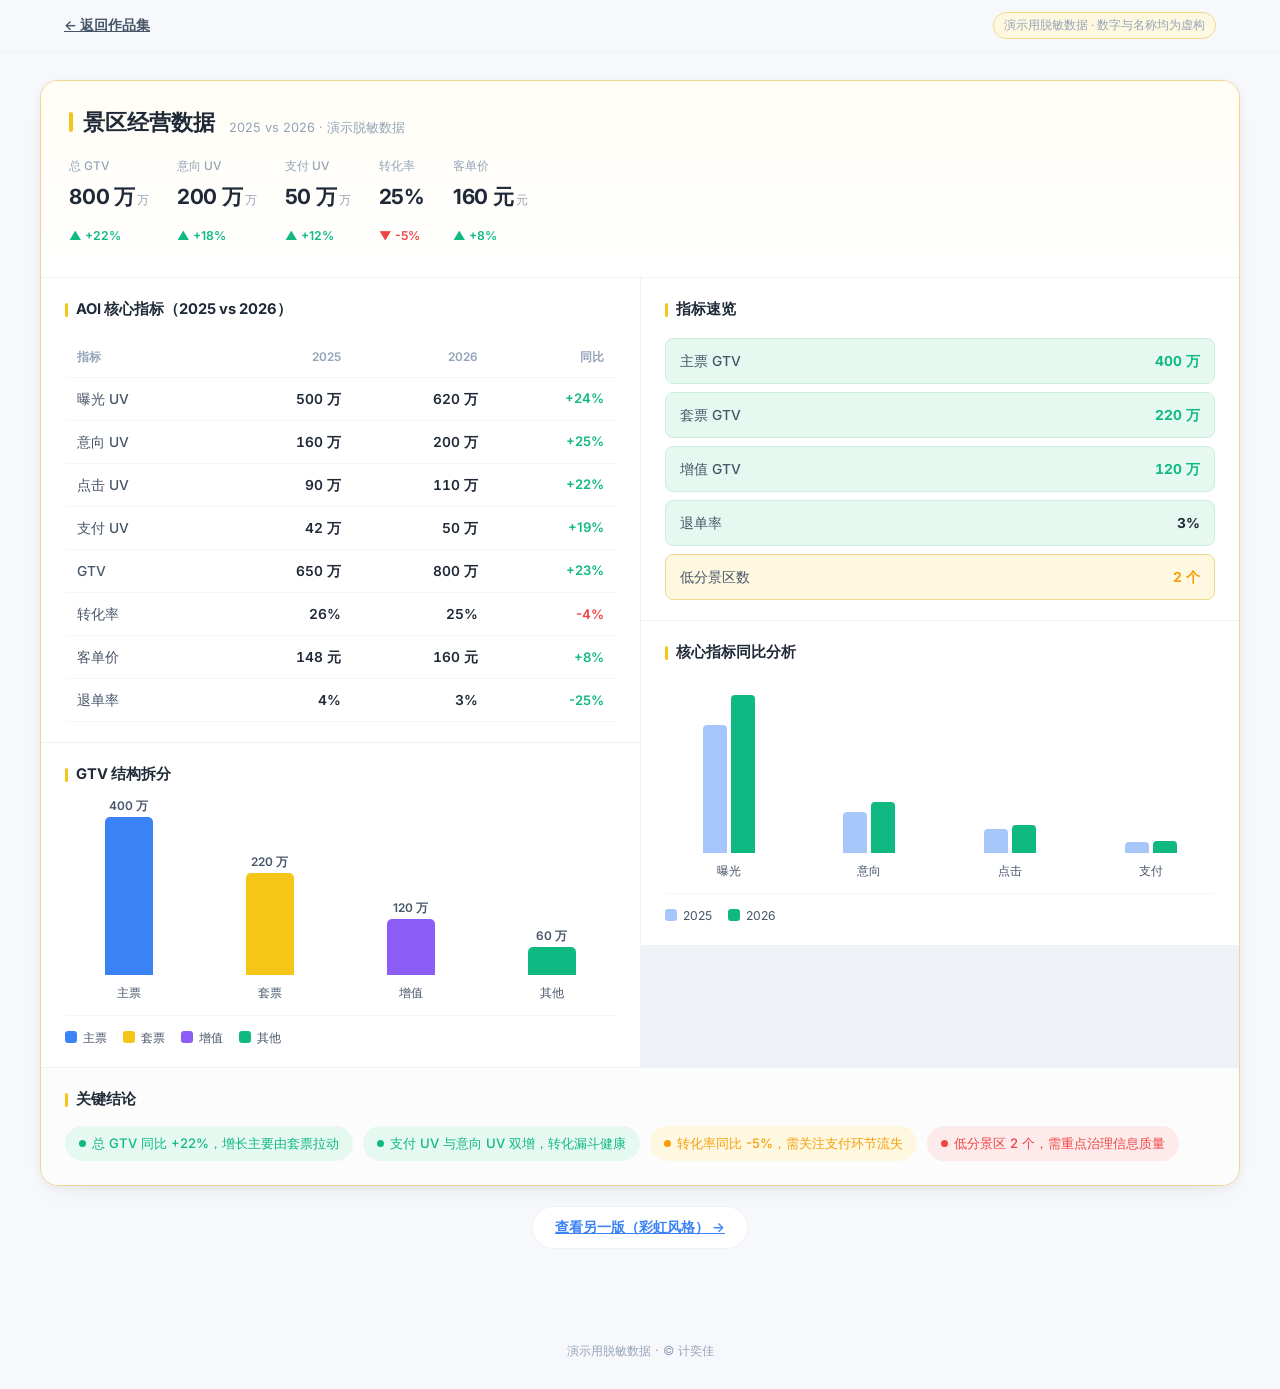
==== commit 046ff55a: "恢复彩虹版看板，企业版与彩虹版并存 之前误把彩虹版覆盖了，现恢复为独立页面： - 企业看板 dashboard.html（淡黄边框大卡片风格）保留 - 彩虹版恢复为 dashboard-rainbow" ====
--- a/dashboard.html
+++ b/dashboard.html
@@ -69,6 +69,11 @@
             <div class="conclusions" data-dash="conclusions"></div>
           </section>
         </article>
+
+        <!-- 另一版看板入口：彩虹风格 -->
+        <p class="dash-switch">
+          <a href="dashboard-rainbow.html">查看另一版（彩虹风格） →</a>
+        </p>
       </div>
     </main>
 
--- a/css/dashboard.css
+++ b/css/dashboard.css
@@ -469,6 +469,28 @@
 .conclusion.neg::before { background: var(--red); }
 
 /* ---- 页脚 ---- */
+.dash-switch {
+  text-align: center;
+  margin: 20px 0 0;
+}
+
+.dash-switch a {
+  display: inline-block;
+  padding: 10px 22px;
+  font-size: 0.85rem;
+  font-weight: 600;
+  color: var(--blue);
+  background: #fff;
+  border: 1px solid var(--line);
+  border-radius: 999px;
+  transition: border-color 0.2s var(--ease), background 0.2s var(--ease);
+}
+
+.dash-switch a:hover {
+  border-color: var(--yellow);
+  background: var(--yellow-soft);
+}
+
 .dash-footer {
   padding: 28px 0;
   text-align: center;
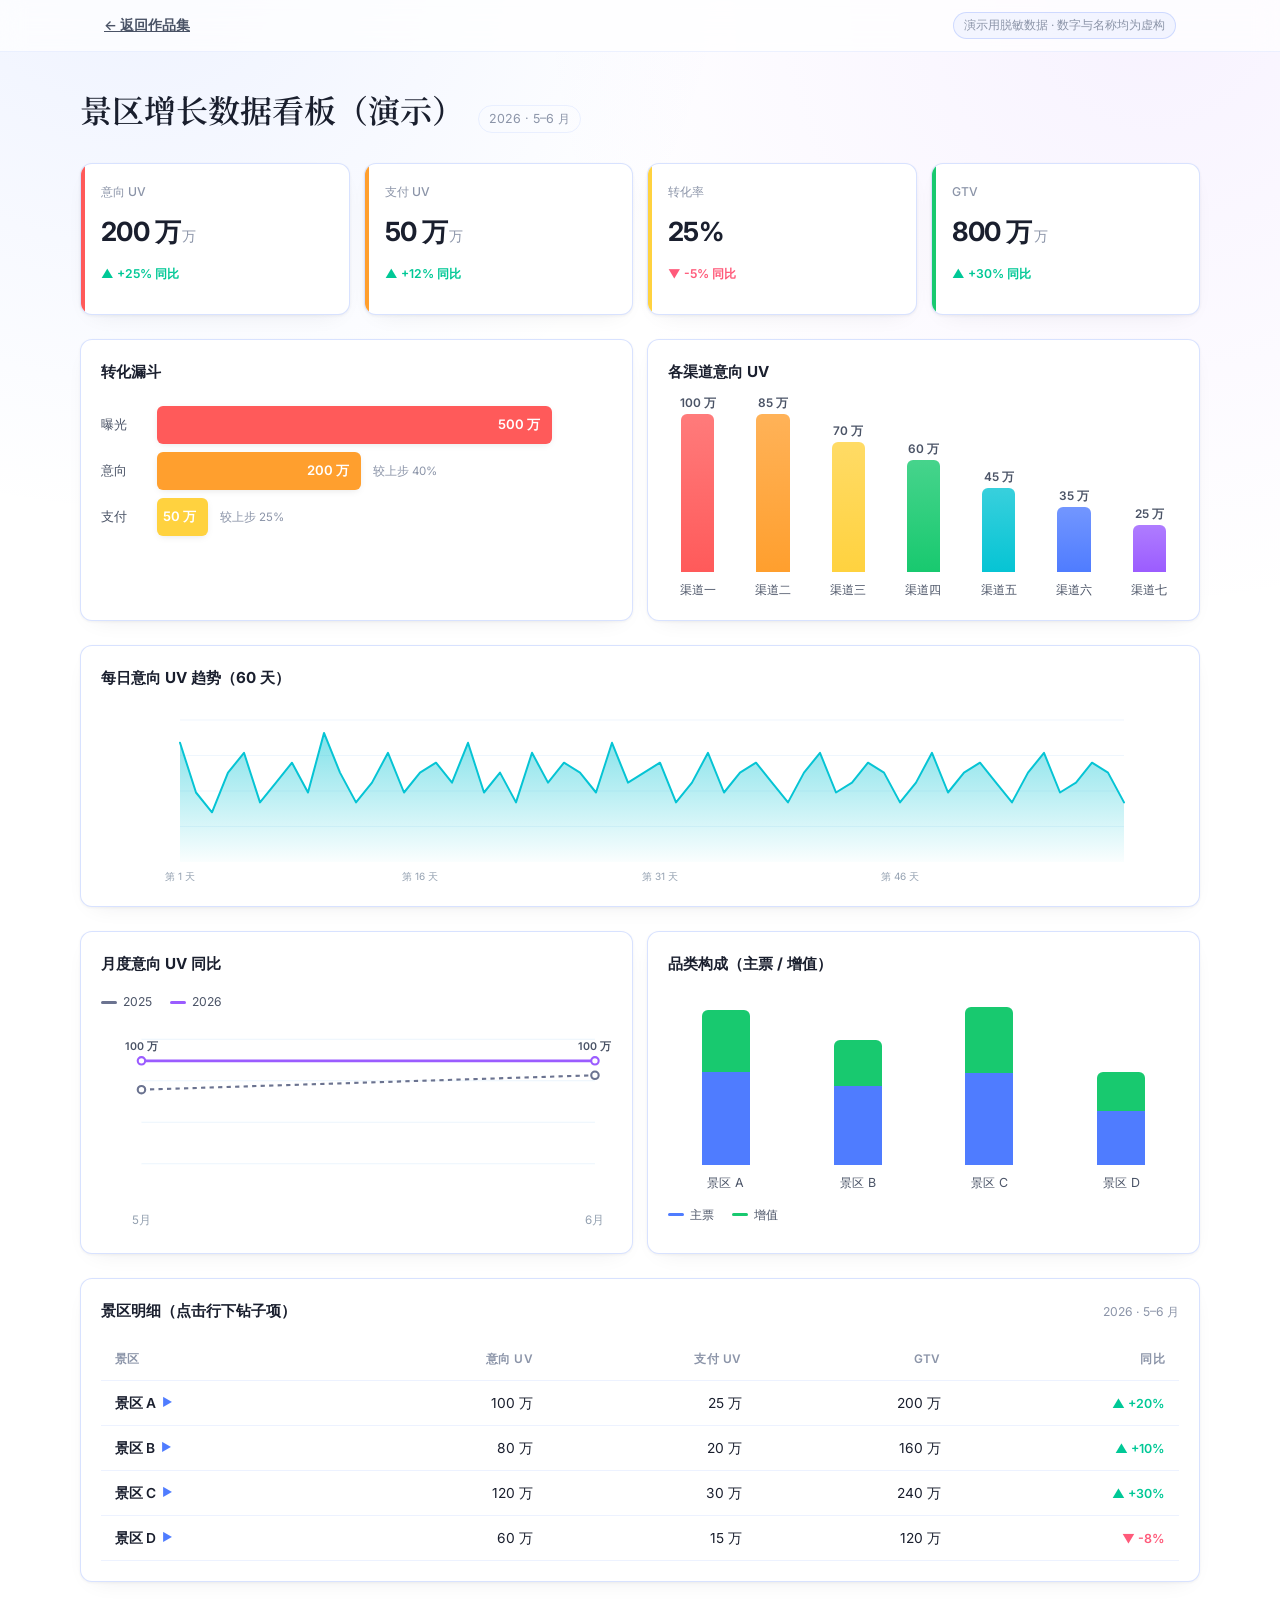
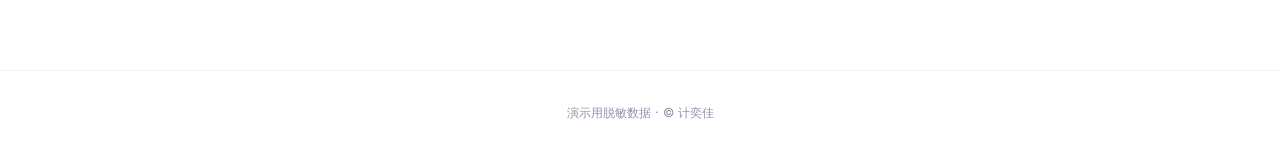
==== commit 103e3157: "只保留彩虹版看板 - 删除企业版 dashboard.html/css/js/data - 彩虹版去掉 -rainbow 后缀，改回 dashboard.html - 修复文件内引用、移除切换链接 -" ====
--- a/dashboard.html
+++ b/dashboard.html
@@ -3,10 +3,10 @@
   <head>
     <meta charset="UTF-8" />
     <meta name="viewport" content="width=device-width, initial-scale=1.0" />
-    <title>景区经营数据看板（演示） · 计奕佳</title>
+    <title>景区增长数据看板（演示） · 计奕佳</title>
     <meta
       name="description"
-      content="脱敏演示看板 — 复刻企业看板的信息层级与配色，数据均为虚构。"
+      content="脱敏演示看板 — 展示看板形态与搭建能力，数据均为虚构。"
     />
     <link rel="preconnect" href="https://fonts.googleapis.com" />
     <link rel="preconnect" href="https://fonts.gstatic.com" crossorigin />
@@ -26,54 +26,52 @@
 
     <main class="dash-main">
       <div class="dash-main__inner">
-        <!-- 大卡片容器 -->
-        <article class="board">
-          <!-- 顶部横向概览 -->
-          <section class="board__overview" aria-label="概览">
-            <div class="board__title-row">
-              <h1 class="board__title" data-dash="title"></h1>
-              <p class="board__subtitle" data-dash="subtitle"></p>
-            </div>
-            <div class="overview" data-dash="overview"></div>
-          </section>
+        <div class="dash-title-row">
+          <h1 class="dash-title" data-dash="title"></h1>
+          <span class="dash-period" data-dash="period"></span>
+        </div>
 
-          <div class="board__body">
-            <!-- 左栏 -->
-            <div class="board__col board__col--left">
-              <section class="panel" aria-label="AOI指标表">
-                <h2 class="panel__title" data-aoi="title"></h2>
-                <div class="panel__body" id="aoi-table"></div>
-              </section>
-              <section class="panel" aria-label="GTV拆分">
-                <h2 class="panel__title" data-gtv="title"></h2>
-                <div class="panel__body" id="gtv-chart"></div>
-              </section>
-            </div>
+        <!-- KPI -->
+        <section class="kpi-grid" aria-label="核心指标" data-dash="kpi"></section>
 
-            <!-- 右栏 -->
-            <div class="board__col board__col--right">
-              <section class="panel" aria-label="指标速览">
-                <h2 class="panel__title" data-kpi="title"></h2>
-                <div class="panel__body" id="kpi-cards"></div>
-              </section>
-              <section class="panel" aria-label="同比分析">
-                <h2 class="panel__title" data-compare="title"></h2>
-                <div class="panel__body" id="compare-chart"></div>
-              </section>
-            </div>
+        <!-- 漏斗 + 渠道 -->
+        <section class="charts">
+          <div class="chart-card">
+            <h2 class="chart-card__title">转化漏斗</h2>
+            <div class="chart-card__body" id="chart-funnel"></div>
           </div>
+          <div class="chart-card">
+            <h2 class="chart-card__title">各渠道意向 UV</h2>
+            <div class="chart-card__body" id="chart-channel"></div>
+          </div>
+        </section>
 
-          <!-- 底部关键结论 -->
-          <section class="board__conclusions" aria-label="关键结论">
-            <h2 class="panel__title">关键结论</h2>
-            <div class="conclusions" data-dash="conclusions"></div>
-          </section>
-        </article>
+        <!-- 每日趋势（全宽）-->
+        <section class="chart-card">
+          <h2 class="chart-card__title">每日意向 UV 趋势（60 天）</h2>
+          <div class="chart-card__body" id="chart-daily"></div>
+        </section>
 
-        <!-- 另一版看板入口：彩虹风格 -->
-        <p class="dash-switch">
-          <a href="dashboard-rainbow.html">查看另一版（彩虹风格） →</a>
-        </p>
+        <!-- 月度同比 + 品类堆叠 -->
+        <section class="charts">
+          <div class="chart-card">
+            <h2 class="chart-card__title">月度意向 UV 同比</h2>
+            <div class="chart-card__body" id="chart-trend"></div>
+          </div>
+          <div class="chart-card">
+            <h2 class="chart-card__title">品类构成（主票 / 增值）</h2>
+            <div class="chart-card__body" id="chart-category"></div>
+          </div>
+        </section>
+
+        <!-- 景区表格（可下钻） -->
+        <section class="chart-card chart-card--table">
+          <div class="chart-card__head">
+            <h2 class="chart-card__title">景区明细（点击行下钻子项）</h2>
+            <span class="chart-card__hint" data-dash="period"></span>
+          </div>
+          <div class="chart-card__body" id="scenic-table"></div>
+        </section>
       </div>
     </main>
 
--- a/css/dashboard.css
+++ b/css/dashboard.css
@@ -1,32 +1,38 @@
 /* ============================================================
-   看板样式 — 浅色简洁企业看板
-   淡黄边框大卡片 / 黄色主色 / 蓝绿黄图表色 / 浅分割线
+   看板样式 — 干净浅底 + 鲜亮多彩图表
    ============================================================ */
 :root {
-  --bg: #f7f8fb;
-  --board-bg: #ffffff;
-  --board-border: #f0d68c;
-  --ink: #1f2937;
-  --ink-soft: #475569;
-  --ink-mute: #94a3b8;
-  --line: #eef1f5;
-  --line-soft: #f4f6f9;
-  --yellow: #f5c518;
-  --yellow-soft: #fff8e0;
-  --yellow-line: #f0d68c;
-  --blue: #3b82f6;
-  --green: #10b981;
-  --green-soft: #e6f9f1;
-  --purple: #8b5cf6;
-  --red: #ef4444;
-  --red-soft: #fdeaea;
-  --orange: #f59e0b;
-  --orange-soft: #fef3e0;
-  --shadow: 0 2px 8px rgba(31, 41, 55, 0.05),
-    0 12px 32px -16px rgba(31, 41, 55, 0.1);
+  --bg: #ffffff;
+  --bg-elev: #ffffff;
+  --bg-soft: #f5f6fa;
+  --ink: #1a1f2e;
+  --ink-soft: #4a5366;
+  --ink-mute: #8b94a8;
+  --neon: #4f7cff;
+  --neon-rgb: 79, 124, 255;
+  --neon-line: rgba(var(--neon-rgb), 0.22);
+  --neon-line-soft: rgba(var(--neon-rgb), 0.1);
+  --neon-tint: rgba(var(--neon-rgb), 0.06);
+  --shadow-card: 0 1px 3px rgba(26, 31, 46, 0.06),
+    0 8px 24px -14px rgba(26, 31, 46, 0.12);
   --font-sans: "Inter", -apple-system, BlinkMacSystemFont, "PingFang SC",
     "Hiragino Sans GB", "Microsoft YaHei", sans-serif;
+  --font-serif: "Noto Serif SC", "Songti SC", serif;
   --ease: cubic-bezier(0.22, 0.61, 0.36, 1);
+  --c-up: #00c896;
+  --c-down: #ff5a7a;
+  /* 彩虹色调色板 */
+  --c-red: #ff5a5a;
+  --c-orange: #ff9f2e;
+  --c-yellow: #ffd23f;
+  --c-green: #18c96f;
+  --c-cyan: #06c4d4;
+  --c-blue: #4f7cff;
+  --c-purple: #9b5cff;
+  --c-mint: #8be9c8;
+  --c-peach: #ffb3a0;
+  --c-sand: #c9a87c;
+  --c-slate: #6b7390;
 }
 
 *,
@@ -42,6 +48,13 @@
 body {
   margin: 0;
   background: var(--bg);
+  background-image: radial-gradient(
+      circle at 10% -10%,
+      rgba(79, 124, 255, 0.1),
+      transparent 40%
+    ),
+    radial-gradient(circle at 90% 0%, rgba(155, 92, 255, 0.08), transparent 42%);
+  background-attachment: fixed;
   color: var(--ink);
   font-family: var(--font-sans);
   font-size: 15px;
@@ -49,19 +62,19 @@
   -webkit-font-smoothing: antialiased;
 }
 
-/* ---- 顶部导航条 ---- */
+/* ---- 顶部 ---- */
 .dash-header {
   position: sticky;
   top: 0;
   z-index: 50;
-  background: rgba(247, 248, 251, 0.85);
+  background: rgba(255, 255, 255, 0.72);
   backdrop-filter: blur(12px);
   -webkit-backdrop-filter: blur(12px);
-  border-bottom: 1px solid var(--line);
+  border-bottom: 1px solid var(--neon-line-soft);
 }
 
 .dash-header__inner {
-  max-width: 1200px;
+  max-width: 1120px;
   margin: 0 auto;
   padding: 12px 24px;
   display: flex;
@@ -78,7 +91,7 @@
 }
 
 .dash-back:hover {
-  color: var(--blue);
+  color: var(--neon);
 }
 
 .dash-note {
@@ -86,203 +99,169 @@
   font-size: 0.74rem;
   color: var(--ink-mute);
   padding: 3px 10px;
-  border: 1px solid var(--yellow-line);
-  background: var(--yellow-soft);
+  border: 1px solid var(--neon-line);
+  background: var(--neon-tint);
   border-radius: 999px;
 }
 
 /* ---- 主体 ---- */
 .dash-main {
-  padding: 28px 24px 64px;
+  padding: 32px 24px 64px;
 }
 
 .dash-main__inner {
-  max-width: 1200px;
+  max-width: 1120px;
   margin: 0 auto;
 }
 
-/* ---- 大卡片容器 ---- */
-.board {
-  background: var(--board-bg);
-  border: 1.5px solid var(--board-border);
-  border-radius: 18px;
-  box-shadow: var(--shadow);
-  overflow: hidden;
-}
-
-/* ---- 顶部概览 ---- */
-.board__overview {
-  padding: 24px 28px 20px;
-  border-bottom: 1px solid var(--line);
-  background: linear-gradient(180deg, #fffdf5 0%, #ffffff 100%);
-}
-
-.board__title-row {
+.dash-title-row {
   display: flex;
   align-items: baseline;
   gap: 14px;
   flex-wrap: wrap;
-  margin-bottom: 18px;
-}
-
-.board__title {
+  margin-bottom: 28px;
+}
+
+.dash-title {
   margin: 0;
-  font-size: 1.35rem;
+  font-family: var(--font-serif);
+  font-size: clamp(1.5rem, 3vw, 2rem);
+  font-weight: 600;
+  color: var(--ink);
+}
+
+.dash-period {
+  font-size: 0.78rem;
+  color: var(--ink-mute);
+  padding: 3px 10px;
+  border: 1px solid var(--neon-line-soft);
+  border-radius: 999px;
+}
+
+/* ---- KPI ---- */
+.kpi-grid {
+  display: grid;
+  grid-template-columns: repeat(4, 1fr);
+  gap: 14px;
+  margin-bottom: 24px;
+}
+
+.kpi {
+  position: relative;
+  padding: 18px 20px;
+  background: var(--bg-elev);
+  border: 1px solid var(--neon-line);
+  border-radius: 12px;
+  box-shadow: var(--shadow-card);
+  overflow: hidden;
+}
+
+.kpi::before {
+  content: "";
+  position: absolute;
+  left: 0;
+  top: 0;
+  bottom: 0;
+  width: 4px;
+  background: var(--c-blue);
+}
+
+.kpi[data-color="red"]::before { background: var(--c-red); }
+.kpi[data-color="orange"]::before { background: var(--c-orange); }
+.kpi[data-color="yellow"]::before { background: var(--c-yellow); }
+.kpi[data-color="green"]::before { background: var(--c-green); }
+.kpi[data-color="cyan"]::before { background: var(--c-cyan); }
+.kpi[data-color="blue"]::before { background: var(--c-blue); }
+.kpi[data-color="purple"]::before { background: var(--c-purple); }
+.kpi[data-color="sand"]::before { background: var(--c-sand); }
+.kpi[data-color="peach"]::before { background: var(--c-peach); }
+.kpi[data-color="mint"]::before { background: var(--c-mint); }
+
+.kpi__label {
+  margin: 0 0 8px;
+  font-size: 0.76rem;
+  color: var(--ink-mute);
+  font-weight: 500;
+}
+
+.kpi__value {
+  margin: 0 0 6px;
+  font-size: 1.65rem;
+  font-weight: 700;
+  letter-spacing: -0.02em;
+  color: var(--ink);
+}
+
+.kpi__unit {
+  font-size: 0.85rem;
+  font-weight: 500;
+  color: var(--ink-mute);
+  margin-left: 2px;
+}
+
+.kpi__delta {
+  font-size: 0.76rem;
+  font-weight: 600;
+}
+
+.kpi__delta.up { color: var(--c-up); }
+.kpi__delta.down { color: var(--c-down); }
+
+/* ---- 图表卡片 ---- */
+.charts {
+  display: grid;
+  grid-template-columns: 1fr 1fr;
+  gap: 14px;
+  margin-bottom: 24px;
+}
+
+.chart-card {
+  background: var(--bg-elev);
+  backdrop-filter: blur(10px);
+  -webkit-backdrop-filter: blur(10px);
+  border: 1px solid var(--neon-line);
+  border-radius: 12px;
+  box-shadow: var(--shadow-card);
+  padding: 20px;
+  margin-bottom: 24px;
+}
+
+.charts > .chart-card {
+  margin-bottom: 0;
+}
+
+.chart-card__head {
+  display: flex;
+  align-items: baseline;
+  justify-content: space-between;
+  margin-bottom: 16px;
+  gap: 12px;
+}
+
+.chart-card__title {
+  margin: 0 0 16px;
+  font-size: 0.95rem;
   font-weight: 700;
   color: var(--ink);
-  display: flex;
-  align-items: center;
-  gap: 10px;
-}
-
-.board__title::before {
-  content: "";
-  display: inline-block;
-  width: 4px;
-  height: 20px;
-  background: var(--yellow);
-  border-radius: 2px;
-}
-
-.board__subtitle {
-  margin: 0;
-  font-size: 0.8rem;
-  color: var(--ink-mute);
-}
-
-.overview {
-  display: flex;
-  gap: 28px;
-  flex-wrap: wrap;
-}
-
-.overview__item {
-  min-width: 0;
-}
-
-.overview__label {
-  margin: 0 0 4px;
-  font-size: 0.74rem;
-  color: var(--ink-mute);
-  font-weight: 500;
-}
-
-.overview__value {
-  margin: 0 0 3px;
-  font-size: 1.3rem;
-  font-weight: 700;
-  color: var(--ink);
-  letter-spacing: -0.01em;
-}
-
-.overview__value .unit {
-  font-size: 0.78rem;
-  font-weight: 500;
-  color: var(--ink-mute);
-  margin-left: 2px;
-}
-
-.overview__delta {
+}
+
+.chart-card--table .chart-card__title { margin-bottom: 0; }
+
+.chart-card__hint {
   font-size: 0.76rem;
-  font-weight: 600;
-}
-
-.overview__delta.up { color: var(--green); }
-.overview__delta.down { color: var(--red); }
-
-/* ---- 两栏 ---- */
-.board__body {
-  display: grid;
-  grid-template-columns: 1fr 1fr;
-  gap: 1px;
-  background: var(--line);
-}
-
-.board__col {
-  display: flex;
-  flex-direction: column;
-  gap: 1px;
-  background: var(--line);
-}
-
-.panel {
-  background: var(--board-bg);
-  padding: 20px 24px;
-}
-
-.panel__title {
-  margin: 0 0 16px;
-  font-size: 0.92rem;
-  font-weight: 700;
-  color: var(--ink);
-  display: flex;
-  align-items: center;
-  gap: 8px;
-}
-
-.panel__title::before {
-  content: "";
-  display: inline-block;
-  width: 3px;
-  height: 14px;
-  background: var(--yellow);
-  border-radius: 2px;
-}
-
-.panel__body {
+  color: var(--ink-mute);
+}
+
+.chart-card__body {
   width: 100%;
 }
 
-/* ---- AOI 指标表 ---- */
-.aoi-table {
-  width: 100%;
-  border-collapse: collapse;
-  font-size: 0.86rem;
-}
-
-.aoi-table th,
-.aoi-table td {
-  text-align: right;
-  padding: 10px 12px;
-  border-bottom: 1px solid var(--line-soft);
-}
-
-.aoi-table th {
-  font-weight: 600;
-  color: var(--ink-mute);
-  font-size: 0.74rem;
-}
-
-.aoi-table th:first-child,
-.aoi-table td:first-child {
-  text-align: left;
-}
-
-.aoi-table td:first-child {
-  color: var(--ink-soft);
-  font-weight: 500;
-}
-
-.aoi-table .num {
-  color: var(--ink);
-  font-weight: 600;
-  font-variant-numeric: tabular-nums;
-}
-
-.aoi-table .delta {
-  font-weight: 600;
-  font-size: 0.82rem;
-}
-
-.aoi-table .delta.up { color: var(--green); }
-.aoi-table .delta.down { color: var(--red); }
-
-/* ---- GTV 拆分柱状图 ---- */
+/* ---- 柱状图（多色） ---- */
 .bar-chart {
   display: flex;
   align-items: flex-end;
   justify-content: space-around;
-  gap: 14px;
+  gap: 16px;
   height: 200px;
   padding-top: 14px;
 }
@@ -298,9 +277,9 @@
 }
 
 .bar {
-  width: 52%;
-  max-width: 48px;
-  border-radius: 5px 5px 0 0;
+  width: 56%;
+  max-width: 52px;
+  border-radius: 6px 6px 0 0;
   position: relative;
   transition: height 0.5s var(--ease);
 }
@@ -317,81 +296,89 @@
 }
 
 .bar__label {
+  font-size: 0.78rem;
+  color: var(--ink-soft);
+}
+
+/* ---- 趋势折线（SVG） ---- */
+.trend-legend {
+  display: flex;
+  gap: 18px;
+  margin-bottom: 8px;
   font-size: 0.76rem;
   color: var(--ink-soft);
 }
 
-.chart-legend {
-  display: flex;
-  flex-wrap: wrap;
-  gap: 16px;
-  margin-top: 12px;
-  padding-top: 12px;
-  border-top: 1px solid var(--line-soft);
-  font-size: 0.76rem;
-  color: var(--ink-soft);
-}
-
-.chart-legend span {
+.trend-legend span {
   display: inline-flex;
   align-items: center;
   gap: 6px;
 }
 
-.chart-legend i {
+.trend-legend i {
   display: inline-block;
-  width: 12px;
-  height: 12px;
-  border-radius: 3px;
-}
-
-/* ---- 指标卡排行榜 ---- */
-.kpi-list {
+  width: 16px;
+  height: 3px;
+  border-radius: 2px;
+}
+
+.svg-chart {
+  width: 100%;
+  display: block;
+}
+
+/* ---- 漏斗 ---- */
+.funnel {
   display: flex;
   flex-direction: column;
   gap: 8px;
-}
-
-.kpi-row {
-  display: flex;
-  align-items: center;
-  justify-content: space-between;
-  padding: 11px 14px;
-  border-radius: 8px;
-  border: 1px solid var(--line);
-  background: #fff;
-  font-size: 0.86rem;
-}
-
-.kpi-row.up { background: var(--green-soft); border-color: #cdeedd; }
-.kpi-row.good-down { background: var(--green-soft); border-color: #cdeedd; }
-.kpi-row.watch { background: var(--yellow-soft); border-color: var(--yellow-line); }
-
-.kpi-row__label {
-  color: var(--ink-soft);
-  font-weight: 500;
-}
-
-.kpi-row__val {
-  font-weight: 700;
-  color: var(--ink);
-  font-variant-numeric: tabular-nums;
-}
-
-.kpi-row.up .kpi-row__val { color: var(--green); }
-.kpi-row.watch .kpi-row__val { color: var(--orange); }
-
-/* ---- 同比分组柱状图 ---- */
-.group-chart {
+  padding-top: 6px;
+}
+
+.funnel__item {
+  display: flex;
+  align-items: center;
+  gap: 12px;
+}
+
+.funnel__bar {
+  height: 38px;
+  border-radius: 6px;
+  display: flex;
+  align-items: center;
+  justify-content: flex-end;
+  padding-right: 12px;
+  color: #fff;
+  font-weight: 600;
+  font-size: 0.82rem;
+  transition: width 0.5s var(--ease);
+  box-shadow: 0 2px 8px -3px rgba(0, 0, 0, 0.15);
+}
+
+.funnel__label {
+  font-size: 0.8rem;
+  color: var(--ink-soft);
+  min-width: 44px;
+}
+
+.funnel__rate {
+  font-size: 0.72rem;
+  color: var(--ink-mute);
+  min-width: 48px;
+  text-align: right;
+}
+
+/* ---- 堆叠柱 ---- */
+.stack-chart {
   display: flex;
   align-items: flex-end;
   justify-content: space-around;
-  gap: 12px;
+  gap: 16px;
   height: 200px;
   padding-top: 14px;
 }
 
-.group-item {
+.stack-item {
   flex: 1;
   display: flex;
   flex-direction: column;
@@ -401,77 +388,237 @@
   justify-content: flex-end;
 }
 
-.group-bars {
-  width: 70%;
-  max-width: 52px;
+.stack-bar {
+  width: 56%;
+  max-width: 48px;
+  display: flex;
+  flex-direction: column-reverse;
+  border-radius: 6px 6px 0 0;
+  overflow: hidden;
+}
+
+.stack-seg {
+  transition: height 0.5s var(--ease);
+}
+
+.stack__label {
+  font-size: 0.78rem;
+  color: var(--ink-soft);
+}
+
+/* ---- 每日趋势（面积图） ---- */
+.daily-area {
+  width: 100%;
+  height: 180px;
+}
+
+/* ---- 景区表格 ---- */
+.scenic-table {
+  width: 100%;
+  border-collapse: collapse;
+  font-size: 0.86rem;
+}
+
+.scenic-table th,
+.scenic-table td {
+  text-align: right;
+  padding: 11px 14px;
+  border-bottom: 1px solid var(--neon-line-soft);
+}
+
+.scenic-table th {
+  font-weight: 600;
+  color: var(--ink-mute);
+  font-size: 0.74rem;
+  letter-spacing: 0.04em;
+}
+
+.scenic-table th:first-child,
+.scenic-table td:first-child {
+  text-align: left;
+}
+
+.scenic-row {
+  cursor: pointer;
+  transition: background-color 0.18s var(--ease);
+}
+
+.scenic-row:hover {
+  background: var(--neon-tint);
+}
+
+.scenic-row .name {
+  font-weight: 600;
+  color: var(--ink);
+  display: inline-flex;
+  align-items: center;
+  gap: 6px;
+}
+
+.scenic-row .caret {
+  font-size: 0.7rem;
+  color: var(--neon);
+  transition: transform 0.2s var(--ease);
+}
+
+.scenic-row.open .caret {
+  transform: rotate(90deg);
+}
+
+.scenic-row td .delta {
+  font-weight: 600;
+  font-size: 0.78rem;
+}
+
+.scenic-row td .delta.up { color: var(--c-up); }
+.scenic-row td .delta.down { color: var(--c-down); }
+
+.scenic-child {
+  background: rgba(var(--neon-rgb), 0.03);
+}
+
+.scenic-child td {
+  font-size: 0.82rem;
+  color: var(--ink-soft);
+}
+
+.scenic-child .name {
+  font-weight: 500;
+  padding-left: 8px;
+}
+
+.scenic-child .name::before {
+  content: "└";
+  color: var(--neon-line-strong);
+  margin-right: 6px;
+}
+
+/* ---- 景区下钻明细 ---- */
+.scenic-detail {
+  background: rgba(var(--neon-rgb), 0.025);
+}
+
+.scenic-detail > td {
+  padding: 18px 18px 22px;
+}
+
+.detail-grid {
+  display: grid;
+  grid-template-columns: 1fr 1fr;
+  gap: 14px;
+}
+
+.detail-panel {
+  background: var(--bg-elev-solid);
+  border: 1px solid var(--neon-line);
+  border-radius: 10px;
+  padding: 14px 16px;
+}
+
+.detail-panel__title {
+  margin: 0 0 12px;
+  font-size: 0.84rem;
+  font-weight: 700;
+  color: var(--neon);
+  padding-left: 8px;
+  border-left: 3px solid var(--neon);
+}
+
+.detail-table {
+  width: 100%;
+  border-collapse: collapse;
+  font-size: 0.8rem;
+}
+
+.detail-table th,
+.detail-table td {
+  text-align: right;
+  padding: 7px 8px;
+  border-bottom: 1px solid rgba(var(--neon-rgb), 0.1);
+}
+
+.detail-table th {
+  font-weight: 600;
+  color: var(--ink-mute);
+  font-size: 0.72rem;
+}
+
+.detail-table th:first-child,
+.detail-table td:first-child {
+  text-align: left;
+}
+
+.detail-table td:first-child {
+  color: var(--ink-soft);
+}
+
+.detail-table .num {
+  color: var(--ink);
+  font-weight: 600;
+  font-variant-numeric: tabular-nums;
+}
+
+.detail-table .delta-cell .delta {
+  font-weight: 600;
+  font-size: 0.76rem;
+}
+
+.detail-table .delta.up { color: var(--c-up); }
+.detail-table .delta.down { color: var(--c-down); }
+
+/* GTV 对比双柱 */
+.detail-bar {
   display: flex;
   align-items: flex-end;
-  gap: 4px;
+  justify-content: center;
+  gap: 28px;
+  height: 130px;
+  padding-top: 8px;
+}
+
+.detail-bar__item {
+  display: flex;
+  flex-direction: column;
+  align-items: center;
+  gap: 6px;
   height: 100%;
-}
-
-.group-bar {
-  flex: 1;
-  border-radius: 4px 4px 0 0;
+  justify-content: flex-end;
+}
+
+.detail-bar__bar {
+  width: 44px;
+  border-radius: 5px 5px 0 0;
   position: relative;
-  transition: height 0.5s var(--ease);
-}
-
-.group-bar.last { background: var(--blue); opacity: 0.45; }
-.group-bar.now { background: var(--green); }
-
-.group__label {
+  display: flex;
+  align-items: flex-start;
+  justify-content: center;
+  transition: height 0.4s var(--ease);
+}
+
+.detail-bar__bar span {
+  position: absolute;
+  top: -18px;
+  font-size: 0.74rem;
+  font-weight: 600;
+  color: var(--ink-soft);
+  white-space: nowrap;
+}
+
+.detail-bar__item label {
   font-size: 0.76rem;
   color: var(--ink-soft);
 }
 
-/* ---- 关键结论 ---- */
-.board__conclusions {
-  padding: 20px 24px 24px;
-  border-top: 1px solid var(--line);
-  background: #fcfcfd;
-}
-
-.board__conclusions .panel__title {
-  margin-bottom: 14px;
-}
-
-.conclusions {
-  display: flex;
-  flex-wrap: wrap;
-  gap: 10px;
-}
-
-.conclusion {
-  display: inline-flex;
-  align-items: center;
-  gap: 6px;
-  padding: 7px 14px;
-  border-radius: 999px;
-  font-size: 0.82rem;
-  font-weight: 500;
-}
-
-.conclusion::before {
-  content: "";
-  width: 7px;
-  height: 7px;
-  border-radius: 50%;
-}
-
-.conclusion.pos { background: var(--green-soft); color: var(--green); }
-.conclusion.pos::before { background: var(--green); }
-
-.conclusion.warn { background: var(--yellow-soft); color: var(--orange); }
-.conclusion.warn::before { background: var(--orange); }
-
-.conclusion.neg { background: var(--red-soft); color: var(--red); }
-.conclusion.neg::before { background: var(--red); }
+@media (max-width: 640px) {
+  .detail-grid {
+    grid-template-columns: 1fr;
+  }
+}
 
 /* ---- 页脚 ---- */
 .dash-switch {
   text-align: center;
-  margin: 20px 0 0;
+  margin: 24px 0 0;
 }
 
 .dash-switch a {
@@ -479,21 +626,22 @@
   padding: 10px 22px;
   font-size: 0.85rem;
   font-weight: 600;
-  color: var(--blue);
+  color: var(--c-blue);
   background: #fff;
-  border: 1px solid var(--line);
+  border: 1px solid rgba(0, 0, 0, 0.08);
   border-radius: 999px;
-  transition: border-color 0.2s var(--ease), background 0.2s var(--ease);
+  transition: border-color 0.2s var(--ease), color 0.2s var(--ease);
 }
 
 .dash-switch a:hover {
-  border-color: var(--yellow);
-  background: var(--yellow-soft);
+  border-color: var(--c-blue);
+  color: var(--ink);
 }
 
 .dash-footer {
-  padding: 28px 0;
+  padding: 32px 0;
   text-align: center;
+  border-top: 1px solid var(--neon-line-soft);
 }
 
 .dash-footer p {
@@ -504,50 +652,36 @@
 
 /* ---- 响应式 ---- */
 @media (max-width: 860px) {
-  .board__body {
+  .charts {
     grid-template-columns: 1fr;
   }
-  .overview {
-    gap: 20px;
-  }
 }
 
 @media (max-width: 640px) {
+  .kpi-grid {
+    grid-template-columns: repeat(2, 1fr);
+  }
   .dash-main {
-    padding: 16px 14px 48px;
+    padding: 24px 16px 48px;
   }
   .dash-header__inner {
-    padding: 10px 14px;
-  }
-  .board__overview,
-  .panel,
-  .board__conclusions {
-    padding-left: 16px;
-    padding-right: 16px;
-  }
-  .overview {
-    gap: 14px 18px;
-  }
-  .overview__value {
-    font-size: 1.15rem;
-  }
-  .aoi-table th,
-  .aoi-table td {
-    padding: 9px 6px;
+    padding: 10px 16px;
+  }
+  .bar-chart,
+  .stack-chart {
+    height: 160px;
+  }
+  .scenic-table th,
+  .scenic-table td {
+    padding: 9px 8px;
     font-size: 0.8rem;
-  }
-  .bar-chart,
-  .group-chart {
-    height: 160px;
-  }
-  .bar {
-    max-width: 36px;
   }
 }
 
 @media (prefers-reduced-motion: reduce) {
   .bar,
-  .group-bar {
+  .stack-seg,
+  .funnel__bar {
     transition: none;
   }
 }
